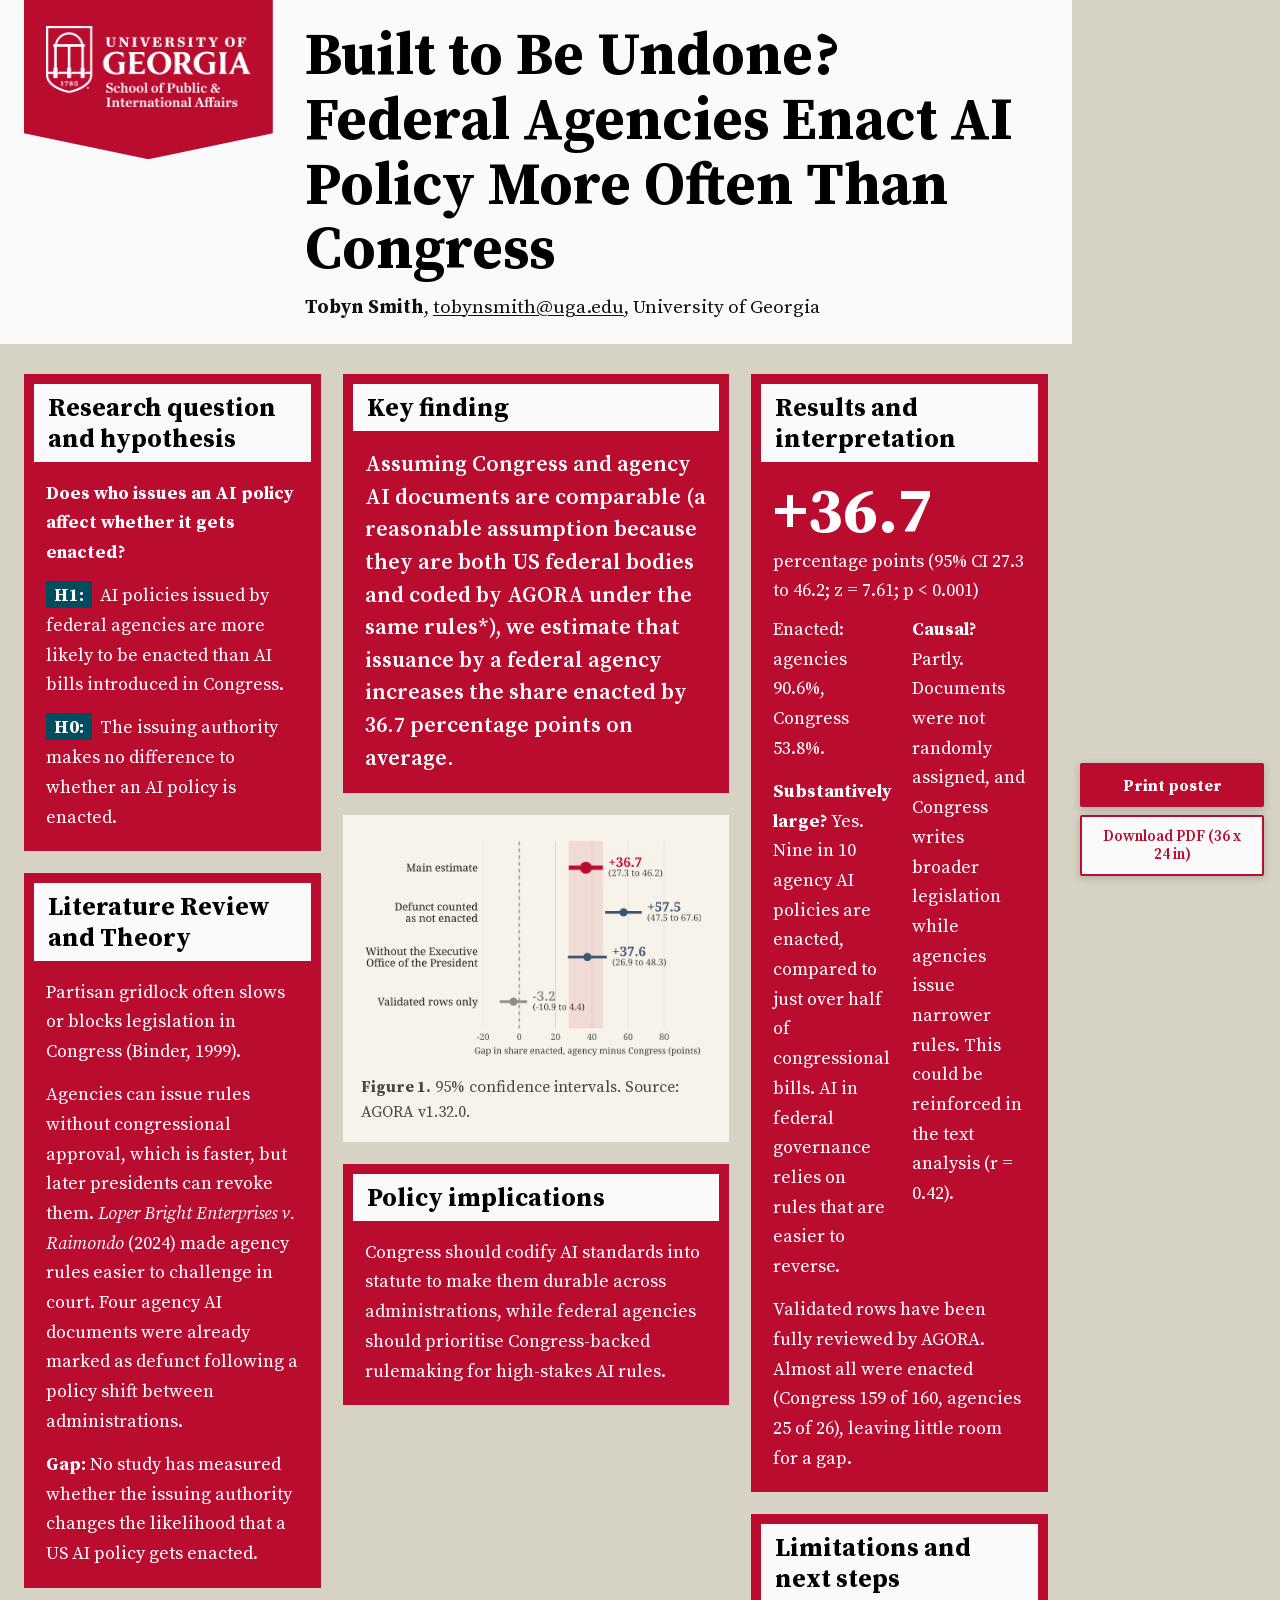
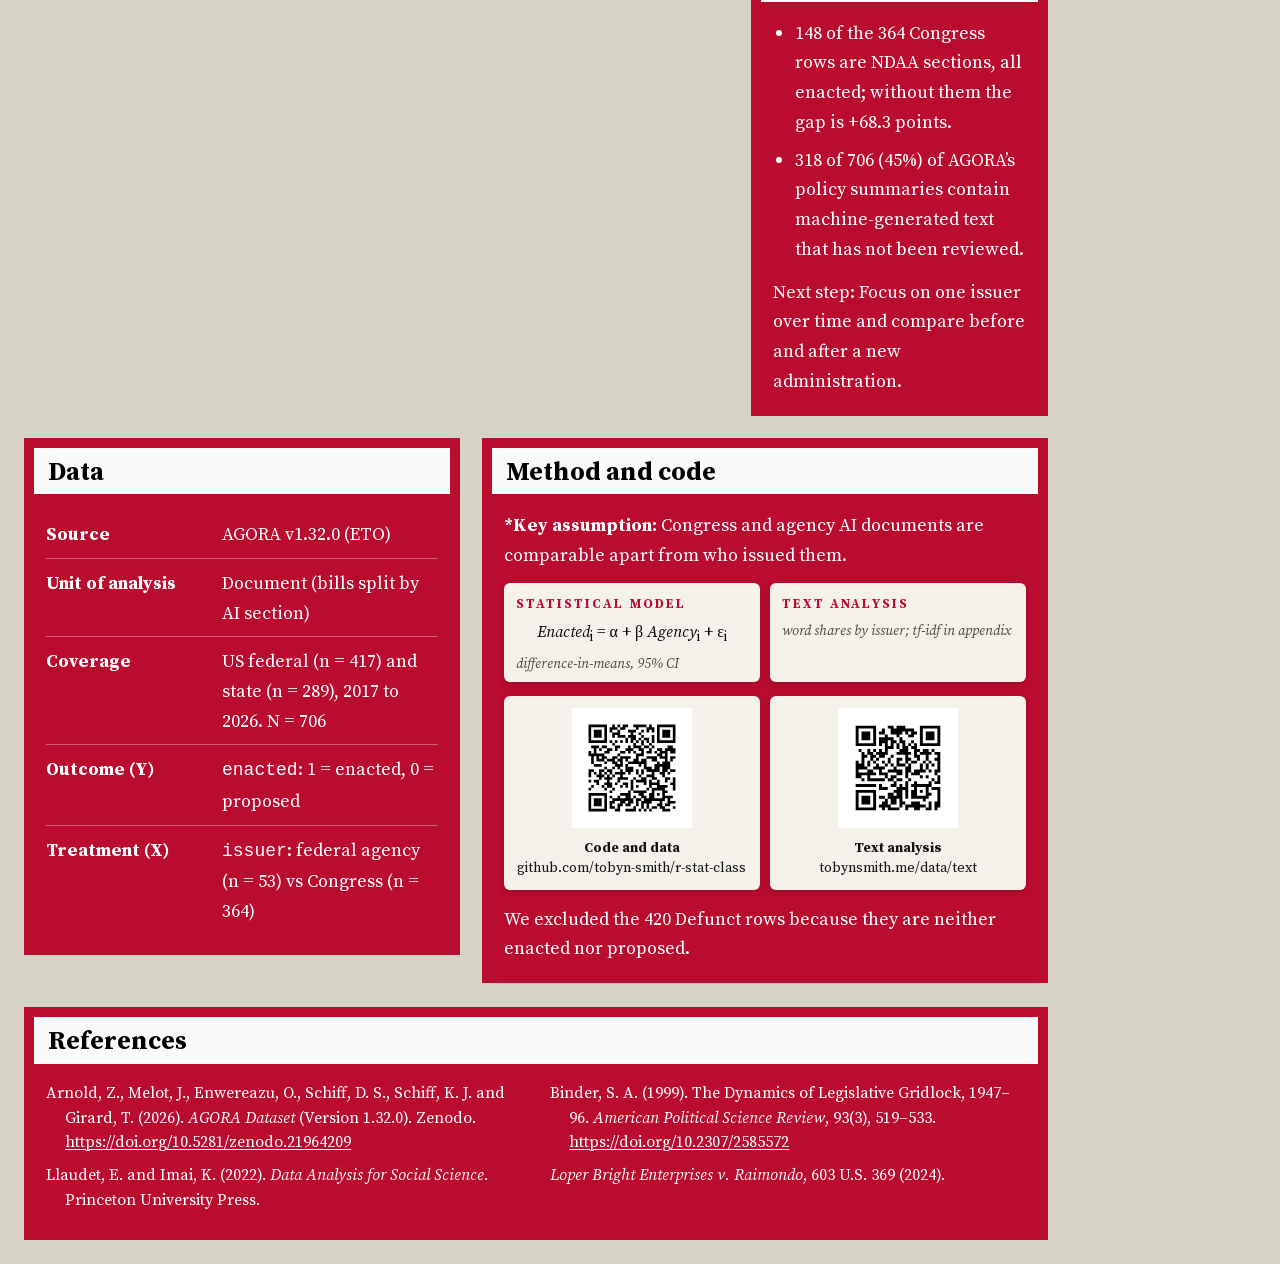
==== site/index.html @ de7af6cc "cut words" ====
<!DOCTYPE html>
<html lang="en-GB">
<head>
<meta charset="utf-8">
<meta name="viewport" content="width=device-width, initial-scale=1">
<meta http-equiv="Content-Security-Policy" content="default-src 'self'; script-src 'self'; style-src 'self'; img-src 'self'; font-src 'self'; connect-src 'self'; object-src 'none'; base-uri 'self'; form-action 'none'">
<title>Built to Be Undone? Federal Agencies Enact AI Policy More Often Than Congress</title>
<meta name="author" content="Tobyn Smith">
<meta name="description" content="Does who issues an AI policy affect whether it gets enacted? Tobyn Smith, University of Georgia.">
<meta name="robots" content="noindex">
<meta name="theme-color" content="#BA0C2F">
<link rel="icon" href="/favicon.svg?v=2" type="image/svg+xml">
<link rel="preload" href="assets/fonts/sourceserifpro-regular.woff2" as="font" type="font/woff2" crossorigin>
<link rel="preload" href="assets/fonts/sourceserifpro-bold.woff2" as="font" type="font/woff2" crossorigin>
<link rel="stylesheet" href="assets/poster.css?v=6">
</head>
<body>
<header class="head">
 <div class="head-in">
  <div class="logo"><img src="assets/spia_logo_white.png" width="900" height="357" alt="University of Georgia School of Public and International Affairs"></div>
  <div class="head-text">
   <h1>Built to Be Undone? Federal Agencies Enact AI Policy More Often Than Congress</h1>
   <p class="byline"><b>Tobyn Smith</b>, <a href="mailto:tobynsmith@uga.edu">tobynsmith@uga.edu</a>, University of Georgia</p>
  </div>
 </div>
</header>

<main class="grid">
<div class="col c1">
<section class="box">
  <h2>Research question and hypothesis</h2>
  <div class="pb">
   <p><b>Does who issues an AI policy affect whether it gets enacted?</b></p>
   <p><b class="tag">H1:</b> AI policies issued by federal agencies are more likely to be enacted than AI bills introduced in Congress.</p>
   <p><b class="tag">H0:</b> The issuing authority makes no difference to whether an AI policy is enacted.</p>
  </div>
 </section>
<section class="box">
  <h2>Literature Review and Theory</h2>
  <div class="pb">
   <p>Partisan gridlock often slows or blocks legislation in Congress (Binder, 1999).</p>
   <p>Agencies can issue rules without congressional approval, which is faster, but later presidents can revoke them. <i>Loper Bright Enterprises v. Raimondo</i> (2024) made agency rules easier to challenge in court. Four agency AI documents were already marked as defunct following a policy shift between administrations.</p>
   <p><b>Gap:</b> No study has measured whether the issuing authority changes the likelihood that a US AI policy gets enacted.</p>
  </div>
 </section>
</div>
<div class="col c2">
<section class="box">
  <h2>Data</h2>
  <div class="pb">
   <dl class="dtable">
    <div><dt>Source</dt><dd>AGORA v1.32.0 (ETO)</dd></div>
    <div><dt>Unit of analysis</dt><dd>Document (bills split by AI section)</dd></div>
    <div><dt>Coverage</dt><dd>US federal (n = 417) and state (n = 289), 2017 to 2026. N = 706</dd></div>
    <div><dt>Outcome (Y)</dt><dd><code>enacted</code>: 1 = enacted, 0 = proposed</dd></div>
    <div><dt>Treatment (X)</dt><dd><code>issuer</code>: federal agency (n = 53) vs Congress (n = 364)</dd></div>
    
   </dl>
  </div>
 </section>
<section class="box">
  <h2>Method and code</h2>
  <div class="pb">
<p><b>*Key assumption:</b> Congress and agency AI documents are comparable apart from who issued them.</p>
<div class="mpanels">
<div class="mpanel"><h3>Statistical model</h3><p class="meq"><i>Enacted</i><sub>i</sub> = &alpha; + &beta; <i>Agency</i><sub>i</sub> + &epsilon;<sub>i</sub></p><p class="mdesc">difference-in-means, 95% CI</p></div>
<div class="mpanel"><h3>Text analysis</h3><p class="mdesc">word shares by issuer; tf-idf in appendix</p></div>
</div>
 <div class="qrpanel">
  <a class="qrbig" href="https://github.com/tobyn-smith/r-stat-class">
   <img class="qrimg" src="assets/qr_code.svg" width="370" height="370" alt="QR code linking to github.com/tobyn-smith/r-stat-class">
   <span class="qrlab"><b>Code and data</b><br><span class="nw">github.com/tobyn-smith/</span><wbr><span class="nw">r-stat-class</span></span>
  </a>
  <a class="qrbig" href="text/">
   <img class="qrimg" src="assets/qr_text.svg" width="370" height="370" alt="QR code linking to tobynsmith.me/data/text">
   <span class="qrlab"><b>Text analysis</b><br>tobynsmith.me/data/text</span>
  </a>
 </div>
 <p class="qrnote">We excluded the 420 Defunct rows because they are neither enacted nor proposed.</p>

</section>
</div>
<div class="col c3">
<section class="box keyban">
<h2>Key finding</h2>
<div class="pb"><p class="sentence">Assuming Congress and agency AI documents are comparable (a reasonable assumption because they are both US federal bodies and coded by AGORA under the same rules*), we estimate that issuance by a federal agency increases the share enacted by 36.7 percentage points on average.</p></div>
</section>
<section class="figcard">
<img class="figimg" src="assets/fig_gap_ci.png" width="3300" height="2160" alt="Figure 1: difference in share enacted, federal agency minus Congress, with 95% confidence intervals for the main estimate and three checks">
<p class="cap"><b>Figure 1.</b> 95% confidence intervals. Source: AGORA v1.32.0.</p>
</section>
<section class="box policy">
  <h2>Policy implications</h2>
  <div class="pb"><p>Congress should codify AI standards into statute to make them durable across administrations, while federal agencies should prioritise Congress-backed rulemaking for high-stakes AI rules.</p></div>
 </section>
</div>
<div class="col c4">
<section class="box">
  <h2>Results and interpretation</h2>
  <div class="pb">
<div class="headnum"><div class="num">+36.7</div><span>percentage points (95% CI 27.3 to 46.2; z&nbsp;=&nbsp;7.61; p&nbsp;&lt;&nbsp;0.001)</span></div>
<div class="twocol">
<div><p>Enacted: agencies 90.6%, Congress 53.8%.</p><p><b>Substantively large?</b> Yes. Nine in 10 agency AI policies are enacted, compared to just over half of congressional bills. AI in federal governance relies on rules that are easier to reverse.</p></div>
<div><p><b>Causal?</b> Partly. Documents were not randomly assigned, and Congress writes broader legislation while agencies issue narrower rules. This could be reinforced in the text analysis (r = 0.42).</p></div>
</div>
<p>Validated rows have been fully reviewed by AGORA. Almost all were enacted (Congress 159 of 160, agencies 25 of 26), leaving little room for a gap.</p>
</div>
 </section>
<section class="box limits">
  <h2>Limitations and next steps</h2>
  <div class="pb">
   <ul class="lim"><li>148 of the 364 Congress rows are NDAA sections, all enacted; without them the gap is +68.3 points.</li><li>318 of 706 (45%) of AGORA&rsquo;s policy summaries contain machine-generated text that has not been reviewed.</li></ul>
   <p class="after-list">Next step: Focus on one issuer over time and compare before and after a new administration.</p>
  </div>
 </section>
</div>
</main>
<div class="refwrap">
<section class="box refs refstrip">
  <h2>References</h2>
  <div class="pb">
   <p>Arnold, Z., Melot, J., Enwereazu, O., Schiff, D. S., Schiff, K. J. and Girard, T. (2026). <i>AGORA Dataset</i> (Version 1.32.0). Zenodo. <a href="https://doi.org/10.5281/zenodo.21964209">https://doi.org/10.5281/zenodo.21964209</a></p><p>Binder, S. A. (1999). The Dynamics of Legislative Gridlock, 1947&ndash;96. <i>American Political Science Review</i>, 93(3), 519&ndash;533. <a href="https://doi.org/10.2307/2585572">https://doi.org/10.2307/2585572</a></p><p>Llaudet, E. and Imai, K. (2022). <i>Data Analysis for Social Science</i>. Princeton University Press.</p><p><i>Loper Bright Enterprises v. Raimondo</i>, 603 U.S. 369 (2024).</p>
  </div>
 </section>
</div>

<nav class="print-tools" aria-label="Print or download the poster">
 <button type="button" class="print-btn" id="print-poster" data-href="print.html?print=1">Print poster</button>
 <a class="print-pdf" href="poster_36x24.pdf" download="poster_36x24.pdf">Download PDF (36 x 24 in)</a>
</nav>
<div class="tip" id="tip" hidden></div>
<script src="assets/poster.js?v=5"></script>
<script src="assets/print-btn.js?v=5"></script>
</body>
</html>
---- site/assets/poster.css ----
@font-face{font-family:"Source Serif Pro";src:url("fonts/sourceserifpro-regular.woff2") format("woff2");font-weight:400;font-style:normal;font-display:swap}
@font-face{font-family:"Source Serif Pro";src:url("fonts/sourceserifpro-it.woff2") format("woff2");font-weight:400;font-style:italic;font-display:swap}
@font-face{font-family:"Source Serif Pro";src:url("fonts/sourceserifpro-semibold.woff2") format("woff2");font-weight:600;font-style:normal;font-display:swap}
@font-face{font-family:"Source Serif Pro";src:url("fonts/sourceserifpro-bold.woff2") format("woff2");font-weight:700;font-style:normal;font-display:swap}
:root{--red:#BA0C2F;--khaki:#D6D2C4;--strip:#FAFAFA;--black:#000;--ink:#111;--teal:#004D5F;--muted:#4A4640;--max:1480px}
*{box-sizing:border-box}
html{-webkit-text-size-adjust:100%;text-size-adjust:100%}
html,body{margin:0;padding:0;overflow-x:hidden}
body{background:var(--khaki);color:var(--ink);font-family:"Source Serif Pro",Georgia,serif;font-size:18px;line-height:1.65;text-align:left}
img,svg{max-width:100%}
a{color:inherit;text-decoration-thickness:1px;text-underline-offset:2px}
a:hover{text-decoration-thickness:2px}
:focus-visible{outline:3px solid var(--teal);outline-offset:2px}
p{margin:0 0 .75em}
p:last-child{margin-bottom:0}

/* header: white band, red logo block with point */
.head{background:var(--strip);border-bottom:6px solid var(--khaki)}
.head-in{max-width:var(--max);margin:0 auto;padding:0 24px;display:flex;gap:32px;align-items:center}
.logo{flex:none;background:var(--red);padding:26px 22px 52px;clip-path:polygon(0 0,100% 0,100% calc(100% - 26px),50% 100%,0 calc(100% - 26px));align-self:flex-start}
.logo img{display:block;width:clamp(150px,16vw,230px);height:auto}
.head-text{padding:22px 0}
.head h1{font-weight:700;color:var(--black);font-size:clamp(32px,4.6vw,62px);line-height:1.1;margin:0}
.byline{font-weight:400;font-size:clamp(17px,1.5vw,20px);margin:.5em 0 0;overflow-wrap:anywhere}
.byline b{font-weight:700}

/* grid */
.grid{max-width:var(--max);margin:0 auto;padding:24px;display:grid;gap:22px;grid-template-columns:minmax(0,1fr)}
.col{display:flex;flex-direction:column;gap:22px;min-width:0}
/* phone and tablet: one column, key finding straight after the title */
@media (max-width:899px){
 .col{display:contents}
 .keyf,.keyban{order:-1}
}
/* four stacks: question and literature, data and method, key finding and figure, results and limitations */
@media (max-width:899px){.policy{order:1}.limits{order:2}}
@media (min-width:900px){
 .grid{grid-template-columns:minmax(0,10fr) minmax(0,13fr);grid-template-areas:"c1 c3" "c2 c4";align-items:start}
 .c1{grid-area:c1}.c2{grid-area:c2}.c3{grid-area:c3}.c4{grid-area:c4}
}
@media (min-width:1280px){
 .grid{grid-template-columns:minmax(0,1fr) minmax(0,1.3fr) minmax(0,1fr);grid-template-areas:"c1 c3 c4" "c2 c2 c2"}
 .c2{display:grid;grid-template-columns:minmax(0,1fr) minmax(0,1.3fr);align-items:start}
}

/* boxes: white title strip over red body, as on the SPIA Canva template */
.box{background:var(--red);color:#fff;padding:10px;min-width:0}
.box h2{background:var(--strip);color:var(--black);font-weight:700;font-size:clamp(23px,2vw,28px);line-height:1.2;margin:0;padding:8px 14px}
.box .pb{padding:16px 12px 10px}
.box a{color:#fff}
.tag{display:inline-block;background:var(--teal);color:#fff;font-weight:700;padding:0 8px;margin-right:4px;line-height:1.5}
.gap{display:inline-block;border:2px dashed #fff;padding:2px 8px;font-style:italic;background:rgba(255,255,255,.08)}
.keyf{background:var(--strip);border-left:10px solid var(--red);padding:18px 22px}
.keyf p{font-weight:700;color:var(--black);font-size:clamp(22px,2.1vw,29px);line-height:1.35}
.sentence-card{background:var(--strip);border:3px solid var(--red);padding:18px 20px}
.sentence{font-size:clamp(20px,1.7vw,23px);line-height:1.5;color:var(--black)}

/* data table */
.dtable{margin:0}
.dtable>div{display:grid;grid-template-columns:minmax(0,9em) minmax(0,1fr);gap:4px 14px;padding:9px 0;border-bottom:1px solid rgba(255,255,255,.35)}
.dtable>div:last-child{border-bottom:0}
.dtable dt{font-weight:700}
.dtable dd{margin:0}
@media (max-width:420px){.dtable>div{grid-template-columns:minmax(0,1fr)}}

/* notes */
.note{margin-top:14px;border-top:1px solid rgba(255,255,255,.35);padding-top:10px}
.note summary{cursor:pointer;font-weight:700;min-height:36px;display:flex;align-items:center;gap:8px;list-style:none}
.note summary::-webkit-details-marker{display:none}
.note summary::before{content:"";flex:none;width:0;height:0;border-left:7px solid #fff;border-top:6px solid transparent;border-bottom:6px solid transparent;transition:transform .15s}
.note[open] summary::before{transform:rotate(90deg)}
.note>*:not(summary){margin-top:10px}
.flow{margin:0;padding-left:1.3em}
.flow li{margin:0 0 .4em}
.agencies{margin:0;padding:0;list-style:none}
.agencies li{display:flex;justify-content:space-between;gap:12px;padding:5px 0;border-bottom:1px dotted rgba(255,255,255,.4)}
.agencies li span:last-child{font-variant-numeric:tabular-nums;white-space:nowrap}
.calc p{margin:0 0 .5em}
.calc .eq{font-variant-numeric:tabular-nums}
.qrrow{display:flex;gap:16px;align-items:center;margin-top:16px;text-decoration:none}
.qrimg{width:104px;height:104px;display:block;image-rendering:pixelated;flex:none;background:#fff;padding:6px}
.qrlab{line-height:1.45;overflow-wrap:anywhere}
.qrrow:hover .qrlab{text-decoration:underline}

/* figure card */
.figcard,.card{background:#F7F3EA;color:var(--ink);padding:18px;min-width:0}
.card h3{font-weight:700;font-size:21px;line-height:1.3;margin:0 0 .6em;color:var(--black)}
.chips{display:flex;flex-wrap:wrap;gap:8px;align-items:center;margin:0 0 12px}
.chips-lab{font-weight:700;margin-right:2px}
.chip{font:inherit;font-size:16px;font-weight:600;line-height:1.25;padding:8px 14px;min-height:40px;border-radius:2px;border:2px solid var(--red);background:#fff;color:var(--red);cursor:pointer;text-align:left}
.chip[aria-pressed="true"]{background:var(--red);color:#fff}
.chart{width:100%;position:relative}
.chart svg{display:block;width:100%;height:auto;overflow:visible;touch-action:manipulation}
.readout{min-height:3.3em;margin-top:10px;padding:10px 14px;background:#F3F2ED;border-left:5px solid var(--teal);font-size:16px;line-height:1.55;color:var(--ink)}
.readout:empty{display:none}
.cap{font-size:16px;color:var(--ink);line-height:1.55;margin:-8px 0 0}
.card .cap{margin:14px 0 0;color:var(--muted)}
svg text{font-family:"Source Serif Pro",Georgia,serif;fill:var(--ink)}
.bar{cursor:pointer}
.bar:hover rect.b,.bar.on rect.b{fill:var(--teal)}
.dot{cursor:pointer}
.dot.on{fill:var(--red);fill-opacity:1;stroke:var(--black);stroke-width:1}

.headnum{display:flex;flex-wrap:wrap;gap:4px 16px;align-items:baseline;margin:0 0 .5em}
.headnum .num{font-weight:700;font-size:clamp(52px,5vw,72px);line-height:1;color:#fff}
.headnum span{font-size:18px}
.twocol{display:grid;grid-template-columns:minmax(0,1fr);gap:0 24px}
.twocol>div{margin-bottom:.75em}
@media (min-width:600px){.twocol{grid-template-columns:minmax(0,1fr) minmax(0,1fr)}}
.lim{margin:0;padding-left:1.2em}
.lim li{margin:0 0 .45em}
.after-list{margin-top:.75em}
.refs p{font-size:16px;line-height:1.55;padding-left:1.2em;text-indent:-1.2em;overflow-wrap:anywhere}
.refs p .gap{text-indent:0}

/* text analysis */
.ta-in{max-width:var(--max);margin:0 auto;padding:0 24px 40px}
.ta-grid{display:grid;grid-template-columns:minmax(0,1fr);gap:16px}
@media (min-width:1100px){.ta-grid{grid-template-columns:minmax(0,1fr) minmax(0,1fr)}}
.find{display:flex;flex-wrap:wrap;align-items:center;gap:6px 10px;margin:0 0 10px;font-weight:600}
.find input{font:inherit;font-size:16px;padding:7px 10px;min-height:40px;width:14em;max-width:100%;border:2px solid var(--red);border-radius:2px;background:#fff;color:var(--ink)}

.tip{position:fixed;z-index:10;pointer-events:none;max-width:min(320px,80vw);background:var(--black);color:#fff;font-size:14px;line-height:1.45;padding:8px 10px;box-shadow:0 2px 8px rgba(0,0,0,.25)}
.tip b{color:#fff}
@media (hover:none){.tip{display:none !important}}

@media (max-width:600px){
 body{font-size:17px}
 .head-in{padding:0 16px;flex-direction:column;align-items:flex-start;gap:0}
 .logo{padding:18px 16px 40px;clip-path:polygon(0 0,100% 0,100% calc(100% - 20px),50% 100%,0 calc(100% - 20px))}
 .logo img{width:170px}
 .head-text{padding:14px 0 20px}
 .grid{padding:16px 12px;gap:16px}
 .col{gap:16px}
 .box{padding:8px}
 .box .pb{padding:14px 8px 8px}
 .figcard,.card{padding:14px}
 .ta-in{padding:0 12px 28px}
}
@media (prefers-reduced-motion:reduce){*{transition:none !important}}

/* Two QR codes, same wording as the poster */
.qrpanel{display:grid;grid-template-columns:1fr 1fr;gap:16px}
.qrbig{display:flex;flex-direction:column;align-items:center;background:var(--red);color:#fff;padding:16px 10px;text-align:center;text-decoration:none}
.qrbig img{display:block;width:120px;height:120px;max-width:none;background:#fff;flex:none}
.qrbig .qrlab{margin-top:10px;font-size:16px;line-height:1.4;color:#fff}
.qrbig .nw{white-space:nowrap}
.qrbig:hover .qrlab{text-decoration:underline;text-decoration-thickness:2px}
@media (min-width:900px){
 .qrbig img{width:148px;height:148px}
 .qrbig .qrlab{font-size:17px}
}

/* Print / download control: reserved space so it never sits on the text */
.print-tools{
 position:fixed;z-index:30;display:flex;flex-direction:column;align-items:stretch;gap:8px;
 font-family:"Source Serif Pro",Georgia,serif
}
.print-btn,.print-pdf{
 font:inherit;font-size:16px;font-weight:700;line-height:1.25;text-align:center;
 padding:10px 14px;margin:0;border-radius:2px;cursor:pointer;
 text-decoration:none;box-shadow:0 2px 8px rgba(0,0,0,.2)
}
.print-btn{background:var(--red);color:#fff;border:2px solid var(--red)}
.print-btn:hover{background:#9a0a27;border-color:#9a0a27}
.print-pdf{background:var(--strip);color:var(--red);border:2px solid var(--red);font-weight:600;font-size:15px}
.print-pdf:hover{text-decoration:underline;text-decoration-thickness:2px}
@media (min-width:701px){
 body:not(.print){padding-right:13rem}
 .print-tools{right:max(16px,env(safe-area-inset-right,0px));bottom:max(24px,env(safe-area-inset-bottom,0px));width:11.5rem}
}
@media (max-width:700px){
 /* Sit the controls under the title, in the flow, so they never cover the text */
 body:not(.print){display:flex;flex-direction:column;padding-bottom:0}
 body:not(.print)>*{order:2}
 body:not(.print)>.head{order:0}
 body:not(.print)>.print-tools{
  order:1;position:static;left:auto;right:auto;bottom:auto;
  margin:12px 12px 0;width:auto;max-width:none;flex-direction:row;flex-wrap:wrap
 }
 body:not(.print)>.print-tools .print-btn,
 body:not(.print)>.print-tools .print-pdf{flex:1 1 9rem}
}
@media print{
 .print-tools{display:none !important}
 body{padding-right:0;padding-bottom:0}
}

.mpanels{display:grid;grid-template-columns:repeat(auto-fit,minmax(min(100%,230px),1fr));gap:10px;margin-top:.7em}
.mpanel{background:#F4F1EA;color:var(--ink);padding:10px 12px;border-radius:6px;box-shadow:0 2px 6px rgba(0,0,0,.18);min-width:0}
.mpanel h3{color:var(--red);font-family:inherit;font-size:13px;letter-spacing:.16em;text-transform:uppercase;margin:0 0 .5em;font-weight:700}
.mpanel .meq{text-align:center;white-space:nowrap;font-size:16px;line-height:1.3;color:var(--black);margin:0 0 .5em}
.mpanel .mred{color:var(--red);font-weight:700}
.mpanel .mdesc{font-style:italic;color:var(--muted);font-size:14px;line-height:1.35;margin:0}
.mpanel code{font-size:.92em;font-style:normal}

/* Key finding: same white title band as the other boxes */
.keyban .sentence{color:#fff;font-weight:600;margin:0}
/* caption sits straight under the chart */
.figcard .cap{margin:12px 0 0;color:var(--muted)}
/* QR codes inside Method and code */
.box .qrpanel{margin-top:14px;gap:10px;grid-template-columns:minmax(0,1fr) minmax(0,1fr)}
.box .qrbig{background:#F4F1EA;color:var(--ink);border-radius:6px;box-shadow:0 2px 6px rgba(0,0,0,.18);padding:12px 8px}
.box .qrbig{min-width:0}
.box .qrbig .qrlab{color:var(--ink);font-size:14px;max-width:100%}
.box .qrbig img{width:100%;max-width:110px;height:auto;aspect-ratio:1}
@media (min-width:900px){.box .qrbig img{max-width:120px;width:100%;height:auto}.box .qrbig .qrlab{font-size:14px}}
.box .qrbig .qrlab .nw{white-space:normal;overflow-wrap:anywhere}
.qrnote{margin-top:14px}

/* Figure 1 image and footnote line */
.figimg{display:block;width:100%;height:auto}
.qrfoot{font-size:16px;color:#fff;opacity:.9;line-height:1.5}

/* References: full-width strip under the three columns */
.refwrap{max-width:var(--max);margin:0 auto;padding:0 24px 24px}
@media (min-width:900px){.refstrip .pb{display:grid;grid-template-columns:minmax(0,1fr) minmax(0,1fr);gap:0 28px}.refstrip .pb p{margin:0 0 .5em}}
@media (max-width:600px){.refwrap{padding:0 12px 16px}}
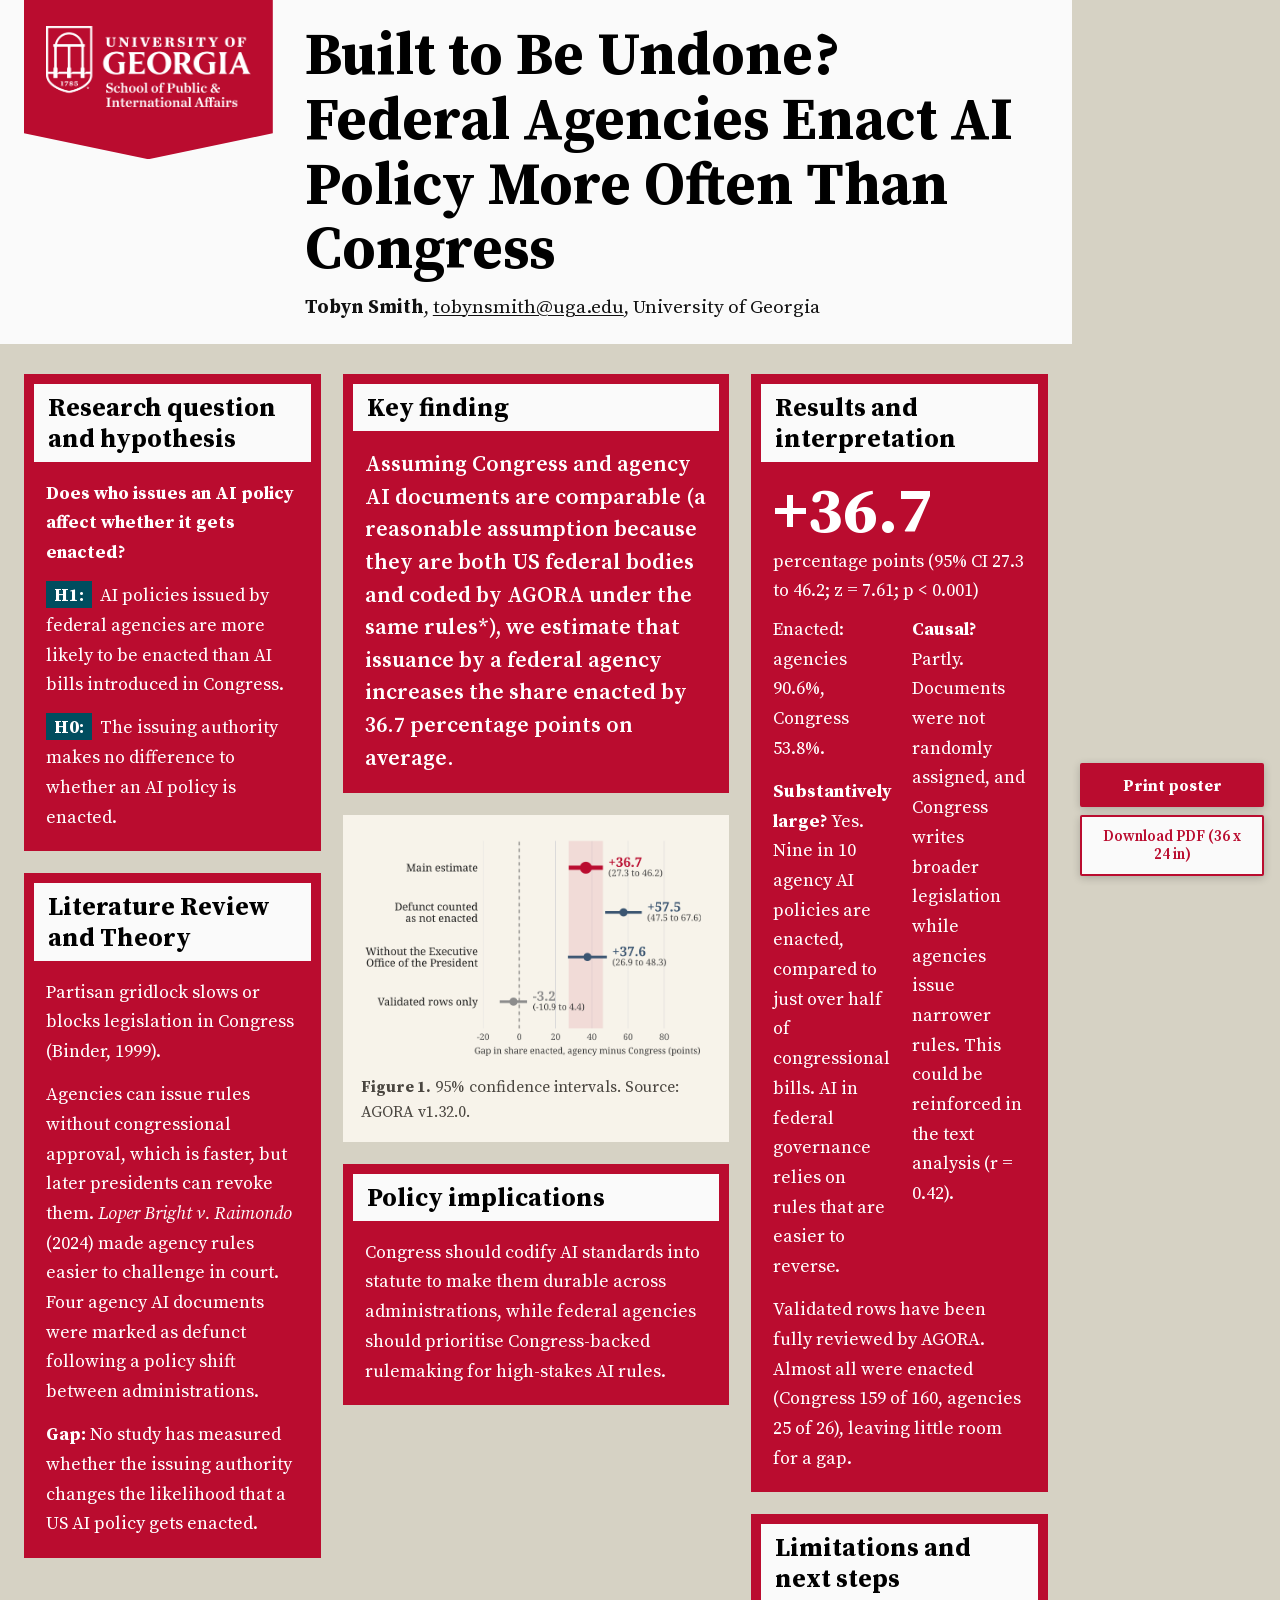
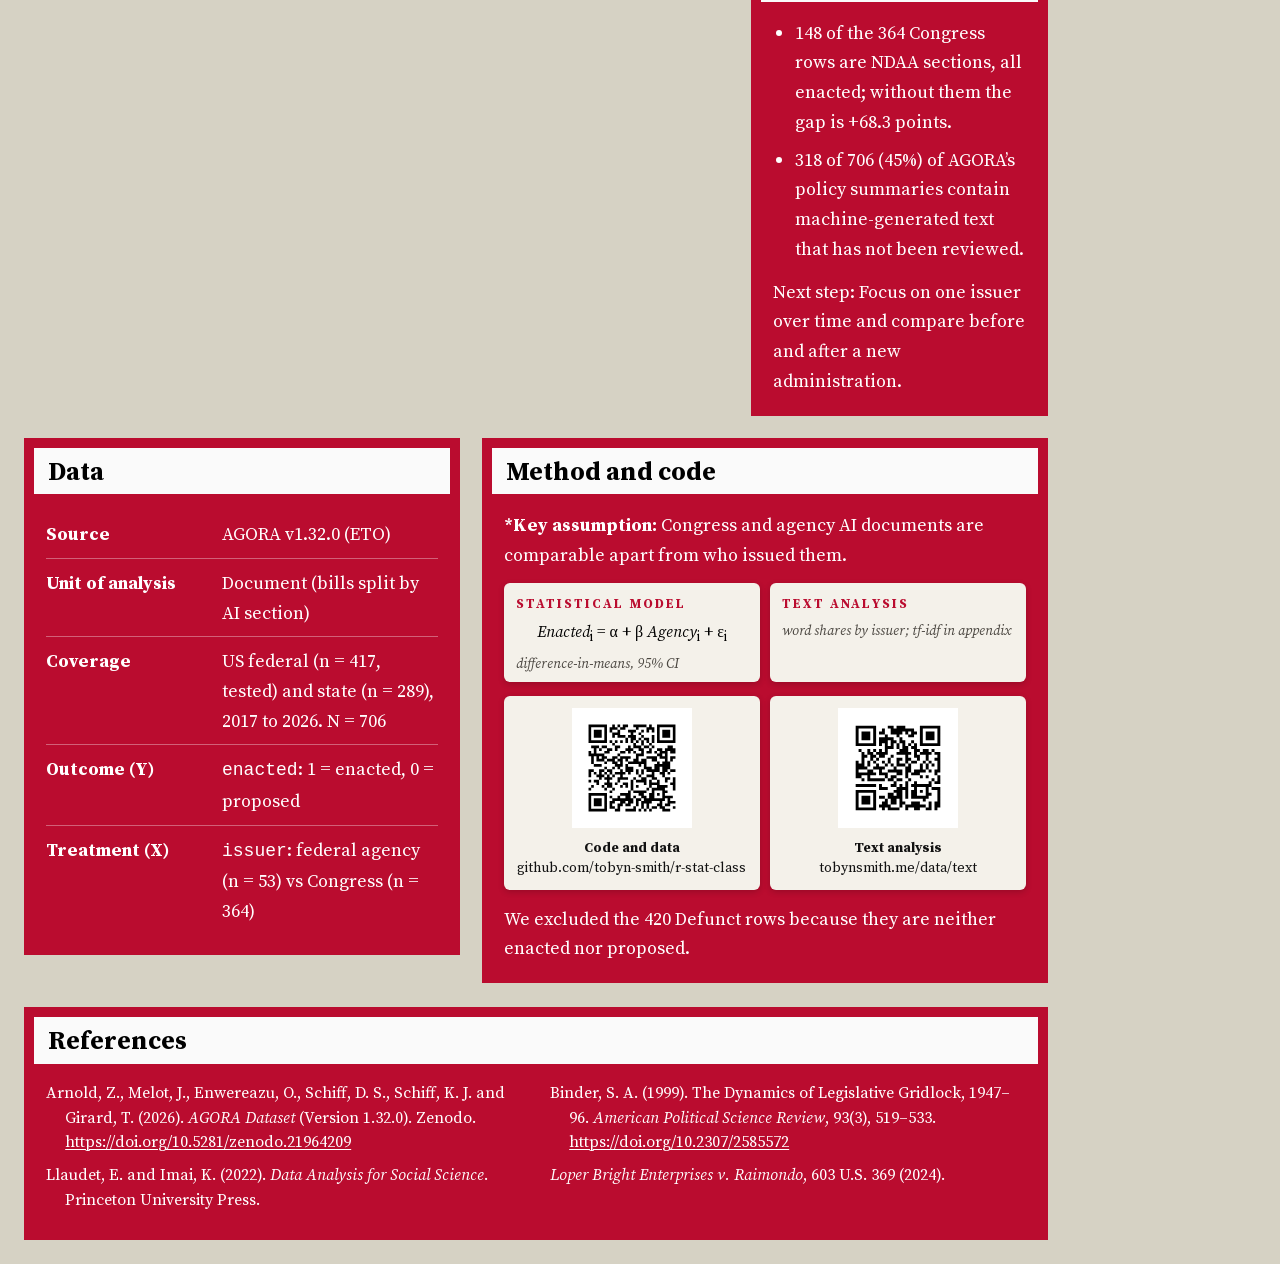
==== commit baf25ed9: "trimmed lit review and clarified sample" ====
--- a/site/index.html
+++ b/site/index.html
@@ -38,8 +38,8 @@
 <section class="box">
   <h2>Literature Review and Theory</h2>
   <div class="pb">
-   <p>Partisan gridlock often slows or blocks legislation in Congress (Binder, 1999).</p>
-   <p>Agencies can issue rules without congressional approval, which is faster, but later presidents can revoke them. <i>Loper Bright Enterprises v. Raimondo</i> (2024) made agency rules easier to challenge in court. Four agency AI documents were already marked as defunct following a policy shift between administrations.</p>
+   <p>Partisan gridlock slows or blocks legislation in Congress (Binder, 1999).</p>
+   <p>Agencies can issue rules without congressional approval, which is faster, but later presidents can revoke them. <i>Loper Bright v. Raimondo</i> (2024) made agency rules easier to challenge in court. Four agency AI documents were marked as defunct following a policy shift between administrations.</p>
    <p><b>Gap:</b> No study has measured whether the issuing authority changes the likelihood that a US AI policy gets enacted.</p>
   </div>
  </section>
@@ -51,7 +51,7 @@
    <dl class="dtable">
     <div><dt>Source</dt><dd>AGORA v1.32.0 (ETO)</dd></div>
     <div><dt>Unit of analysis</dt><dd>Document (bills split by AI section)</dd></div>
-    <div><dt>Coverage</dt><dd>US federal (n = 417) and state (n = 289), 2017 to 2026. N = 706</dd></div>
+    <div><dt>Coverage</dt><dd>US federal (n = 417, tested) and state (n = 289), 2017 to 2026. N = 706</dd></div>
     <div><dt>Outcome (Y)</dt><dd><code>enacted</code>: 1 = enacted, 0 = proposed</dd></div>
     <div><dt>Treatment (X)</dt><dd><code>issuer</code>: federal agency (n = 53) vs Congress (n = 364)</dd></div>
     
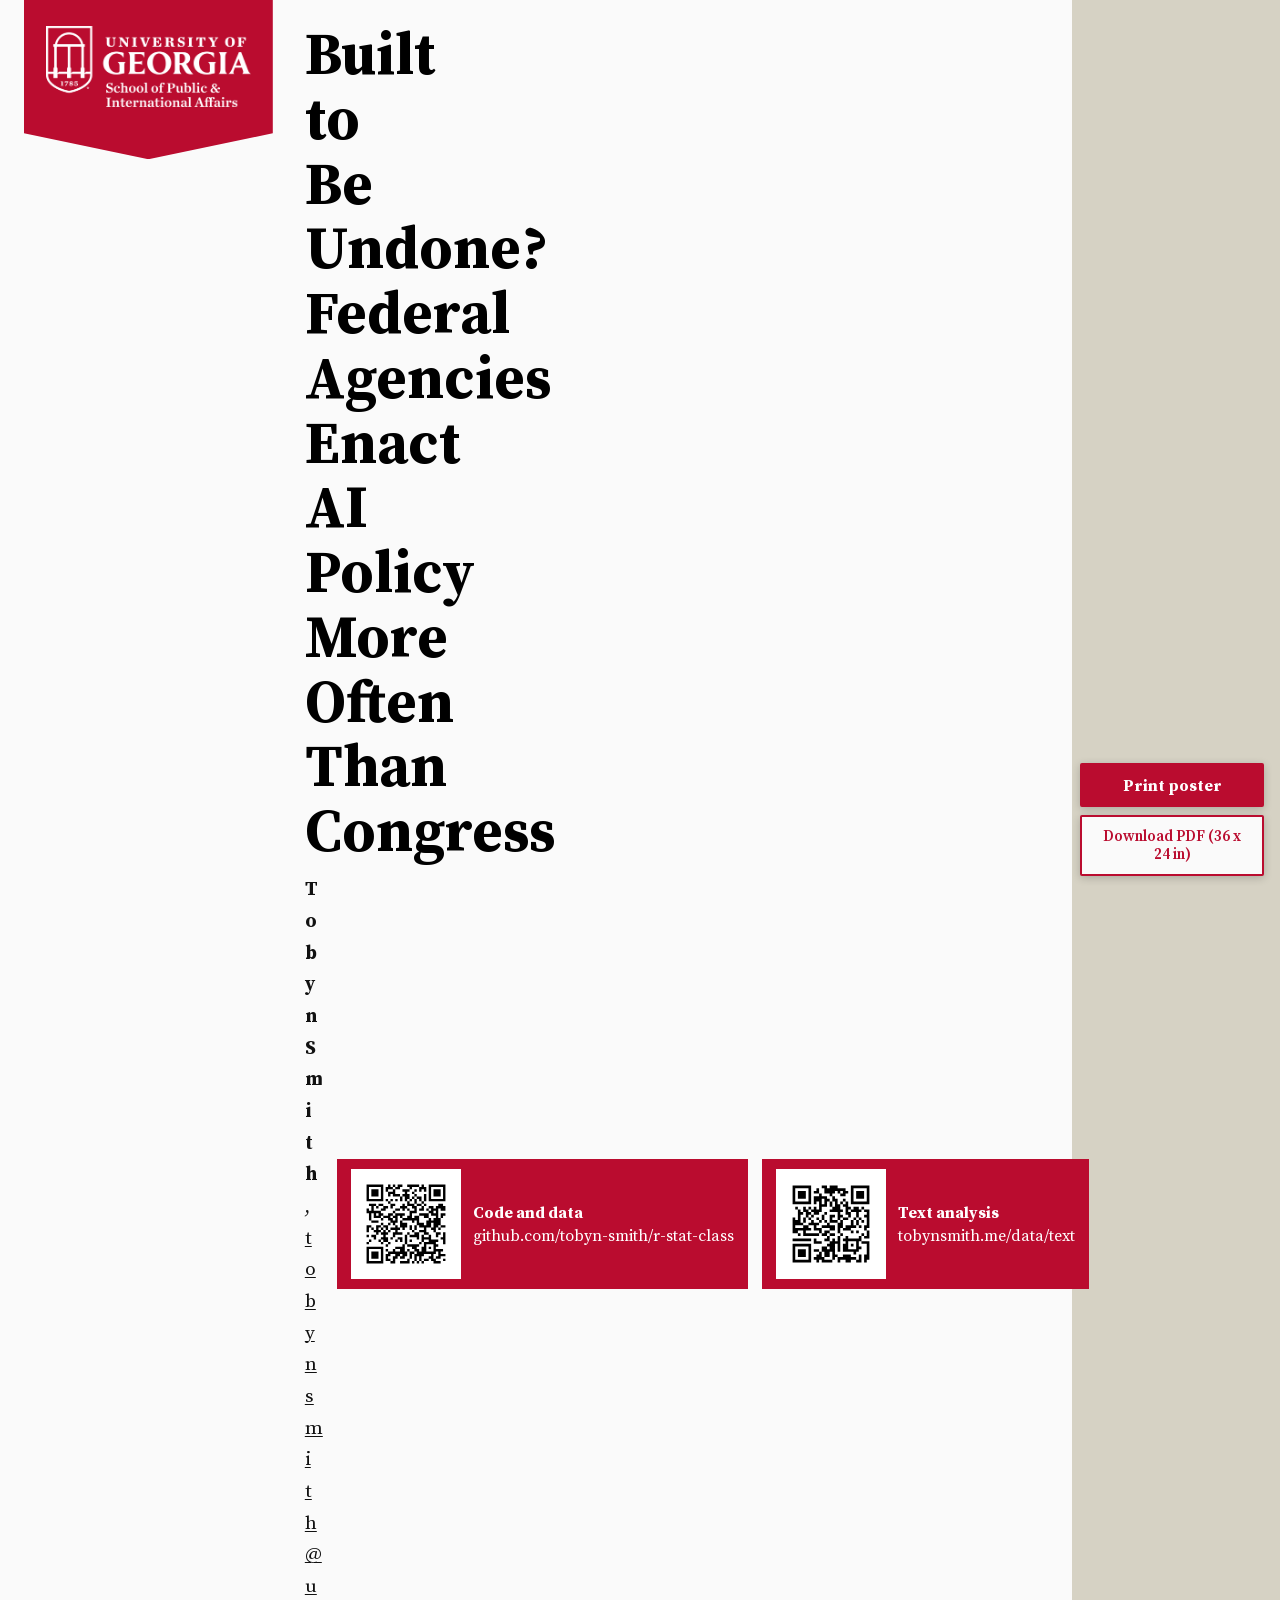
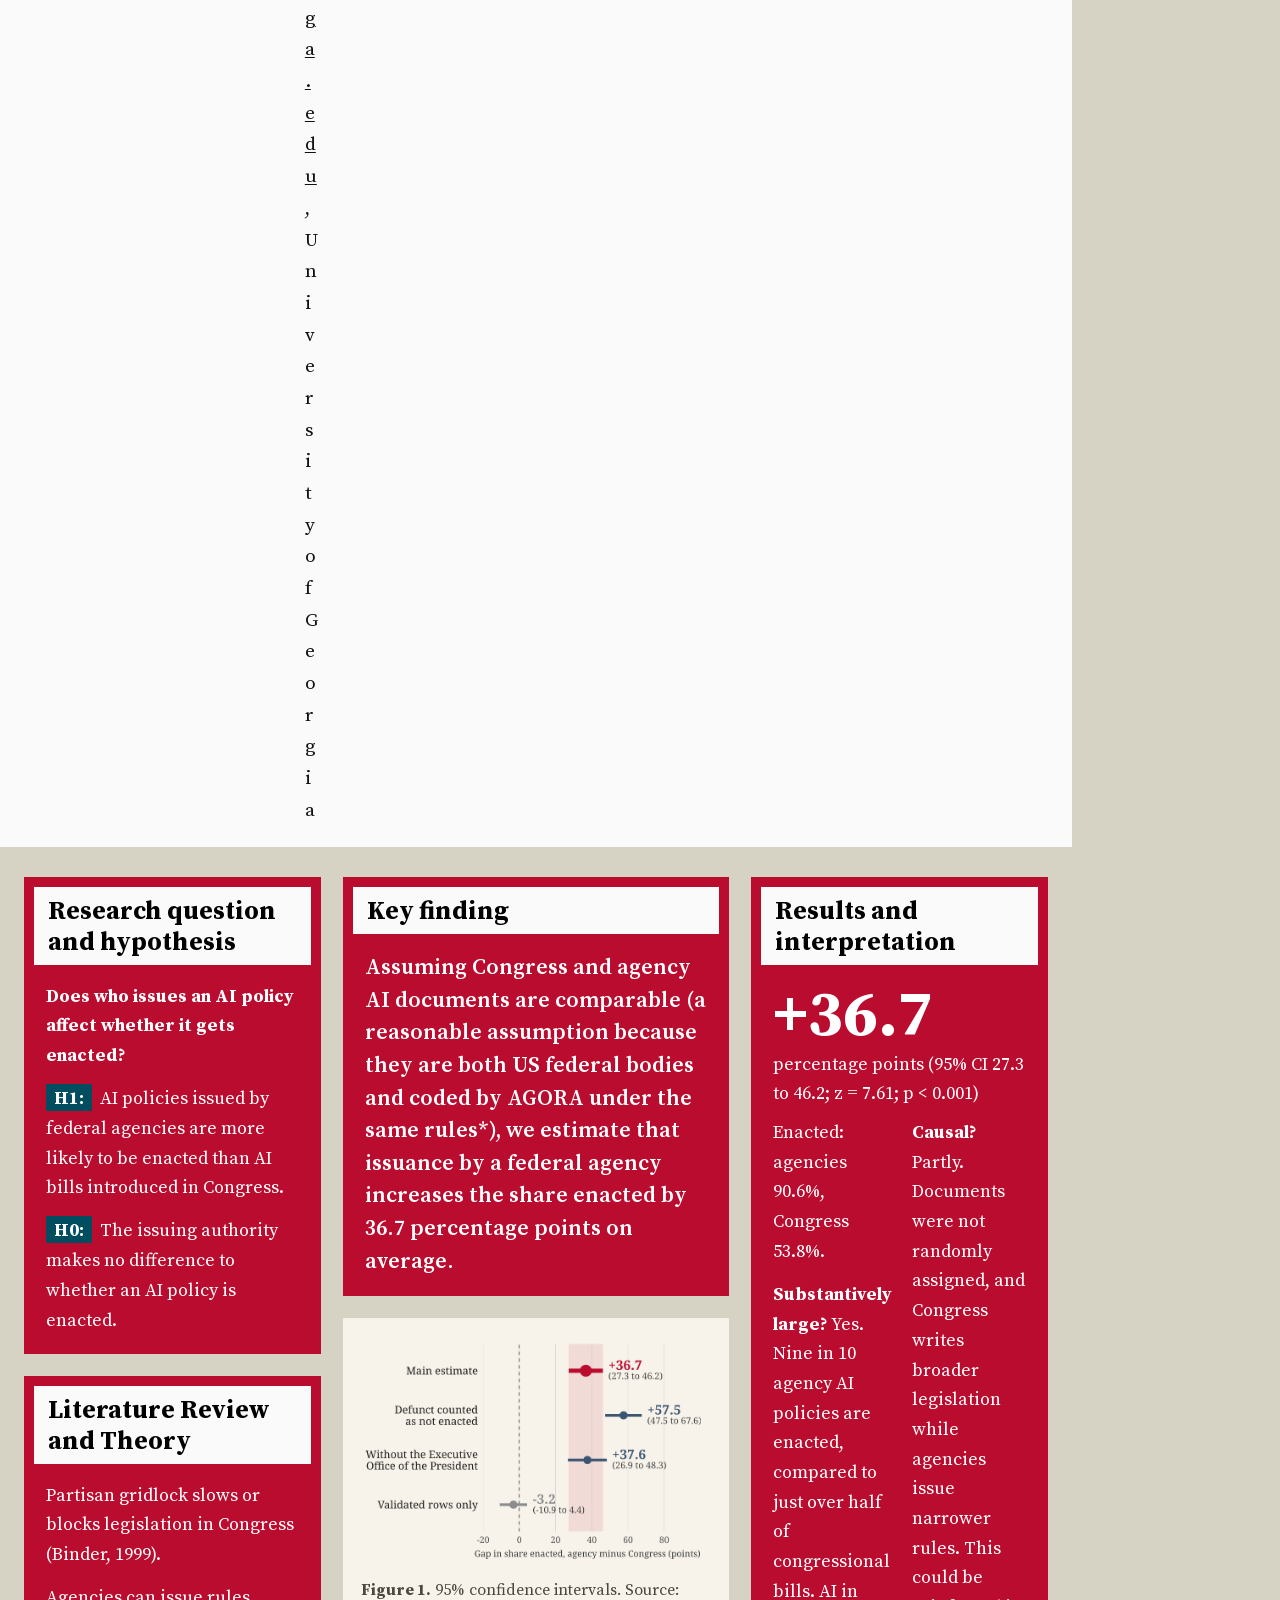
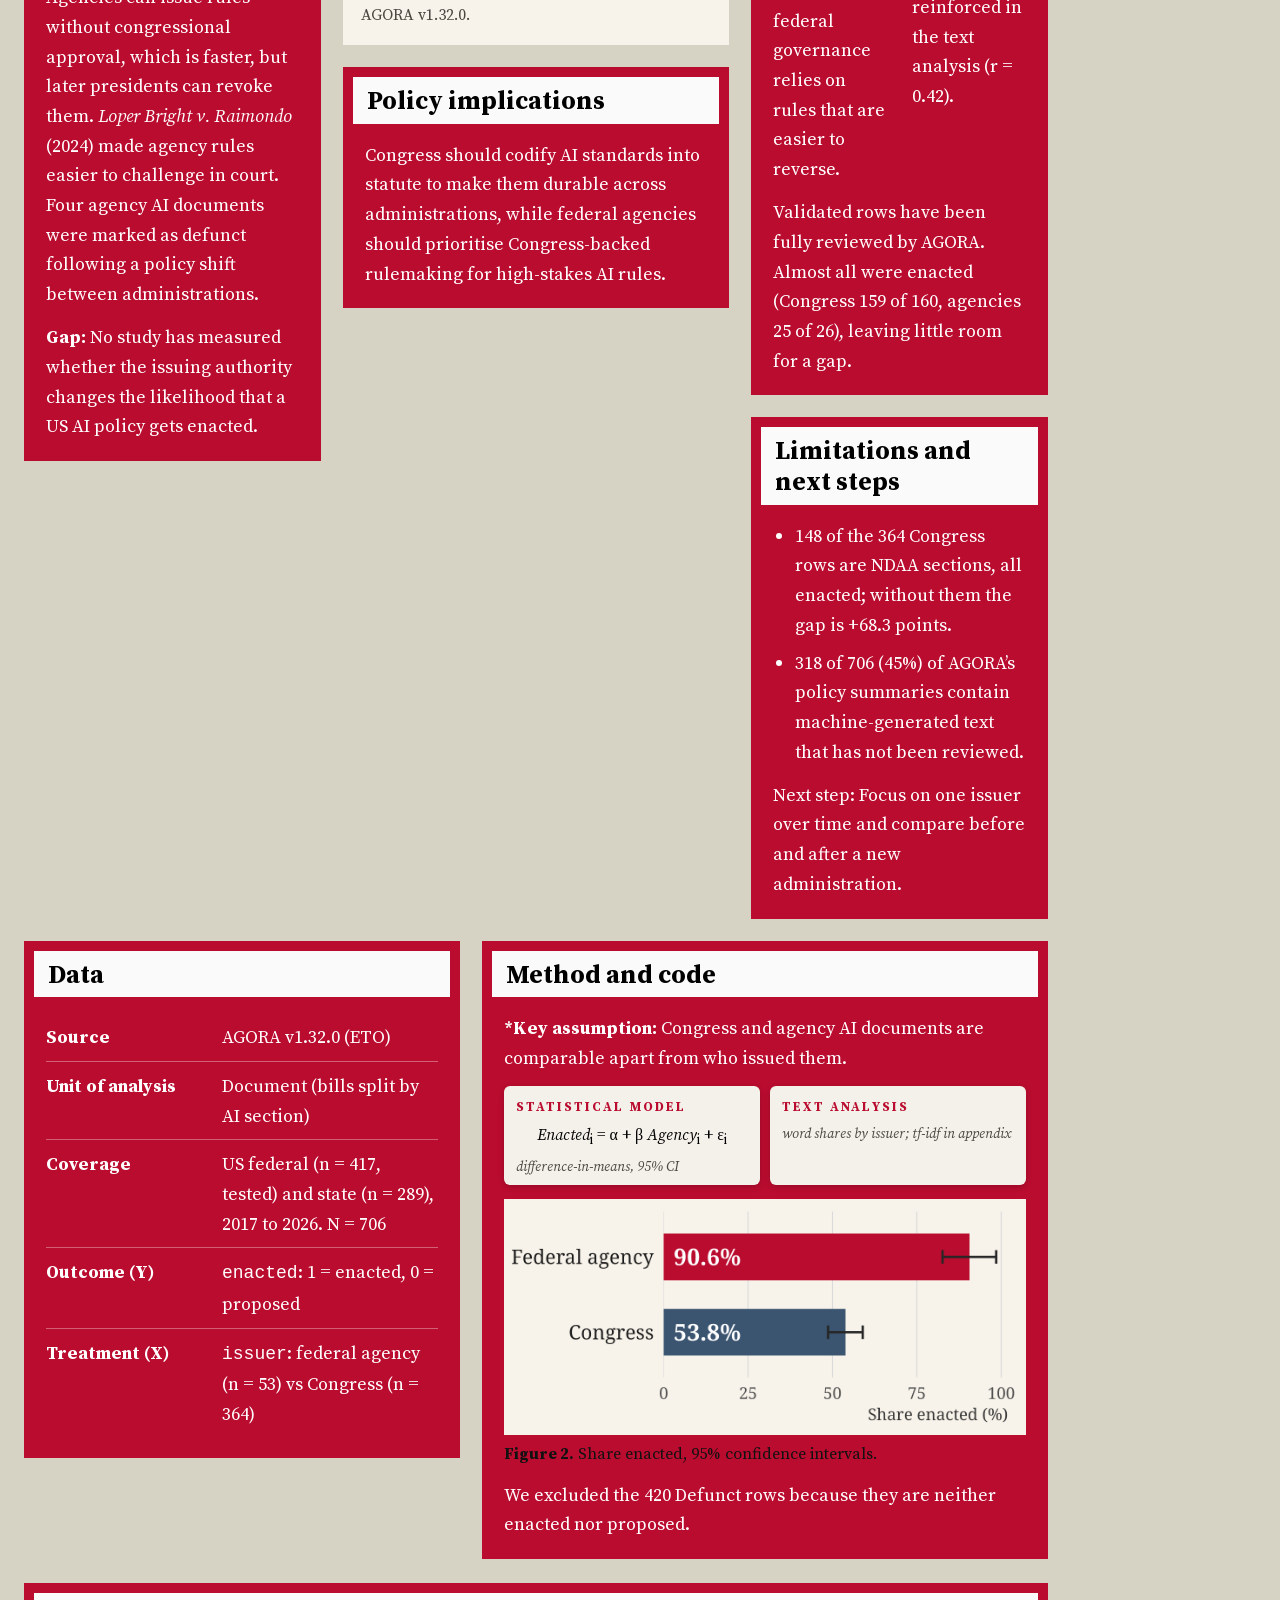
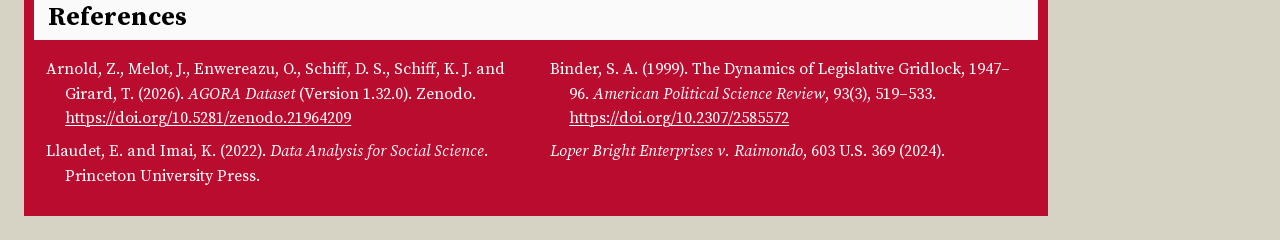
==== commit 6a5ac908: "moved qr codes to header and added share chart" ====
--- a/site/index.html
+++ b/site/index.html
@@ -22,6 +22,16 @@
    <h1>Built to Be Undone? Federal Agencies Enact AI Policy More Often Than Congress</h1>
    <p class="byline"><b>Tobyn Smith</b>, <a href="mailto:tobynsmith@uga.edu">tobynsmith@uga.edu</a>, University of Georgia</p>
   </div>
+<div class="qrpanel headqr">
+  <a class="qrbig" href="https://github.com/tobyn-smith/r-stat-class">
+   <img class="qrimg" src="assets/qr_code.svg" width="370" height="370" alt="QR code linking to github.com/tobyn-smith/r-stat-class">
+   <span class="qrlab"><b>Code and data</b><br><span class="nw">github.com/tobyn-smith/</span><wbr><span class="nw">r-stat-class</span></span>
+  </a>
+  <a class="qrbig" href="text/">
+   <img class="qrimg" src="assets/qr_text.svg" width="370" height="370" alt="QR code linking to tobynsmith.me/data/text">
+   <span class="qrlab"><b>Text analysis</b><br>tobynsmith.me/data/text</span>
+  </a>
+ </div>
  </div>
 </header>
 
@@ -66,16 +76,7 @@
 <div class="mpanel"><h3>Statistical model</h3><p class="meq"><i>Enacted</i><sub>i</sub> = &alpha; + &beta; <i>Agency</i><sub>i</sub> + &epsilon;<sub>i</sub></p><p class="mdesc">difference-in-means, 95% CI</p></div>
 <div class="mpanel"><h3>Text analysis</h3><p class="mdesc">word shares by issuer; tf-idf in appendix</p></div>
 </div>
- <div class="qrpanel">
-  <a class="qrbig" href="https://github.com/tobyn-smith/r-stat-class">
-   <img class="qrimg" src="assets/qr_code.svg" width="370" height="370" alt="QR code linking to github.com/tobyn-smith/r-stat-class">
-   <span class="qrlab"><b>Code and data</b><br><span class="nw">github.com/tobyn-smith/</span><wbr><span class="nw">r-stat-class</span></span>
-  </a>
-  <a class="qrbig" href="text/">
-   <img class="qrimg" src="assets/qr_text.svg" width="370" height="370" alt="QR code linking to tobynsmith.me/data/text">
-   <span class="qrlab"><b>Text analysis</b><br>tobynsmith.me/data/text</span>
-  </a>
- </div>
+<figure class="fig2"><img class="figimg" src="assets/fig_share.png" width="2400" height="1080" alt="Figure 2: share of AI documents enacted, federal agency 90.6% and Congress 53.8%, with 95% confidence intervals"><figcaption class="cap"><b>Figure 2.</b> Share enacted, 95% confidence intervals.</figcaption></figure>
  <p class="qrnote">We excluded the 420 Defunct rows because they are neither enacted nor proposed.</p>
 
 </section>
--- a/site/assets/poster.css
+++ b/site/assets/poster.css
@@ -216,3 +216,13 @@
 .refwrap{max-width:var(--max);margin:0 auto;padding:0 24px 24px}
 @media (min-width:900px){.refstrip .pb{display:grid;grid-template-columns:minmax(0,1fr) minmax(0,1fr);gap:0 28px}.refstrip .pb p{margin:0 0 .5em}}
 @media (max-width:600px){.refwrap{padding:0 12px 16px}}
+/* QR codes sit at the right end of the title band */
+.head-text{flex:1;min-width:0}
+.headqr{flex:none;display:flex;gap:14px;align-items:center;padding:14px 0}
+.headqr .qrbig{flex-direction:row;gap:12px;padding:10px 14px;text-align:left}
+.headqr .qrbig img{width:110px;height:110px}
+.headqr .qrbig .qrlab{margin-top:0;font-size:16px}
+.fig2{margin:14px 0 0}
+.fig2 img{display:block;width:100%;height:auto}
+.fig2 .cap{margin:.4em 0 0}
+@media (max-width:760px){.headqr{padding:0 0 16px;flex-wrap:wrap}}
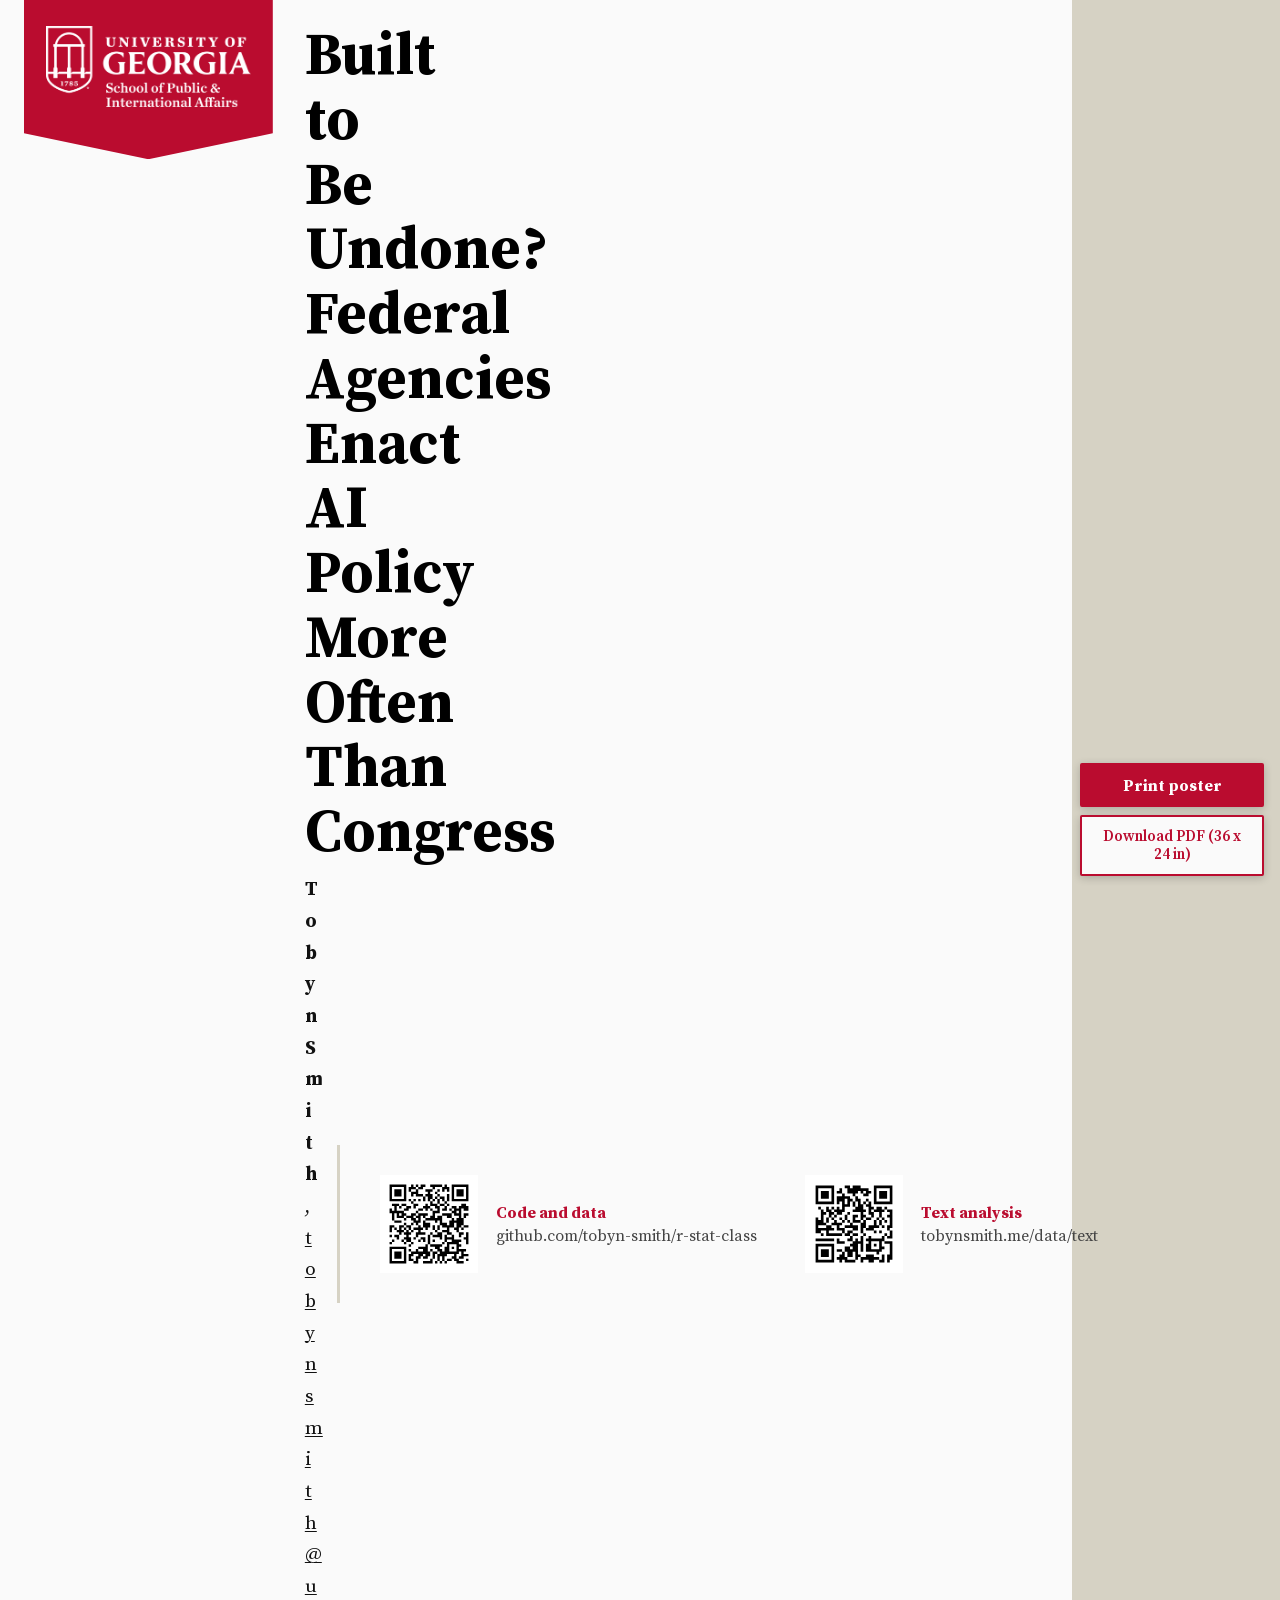
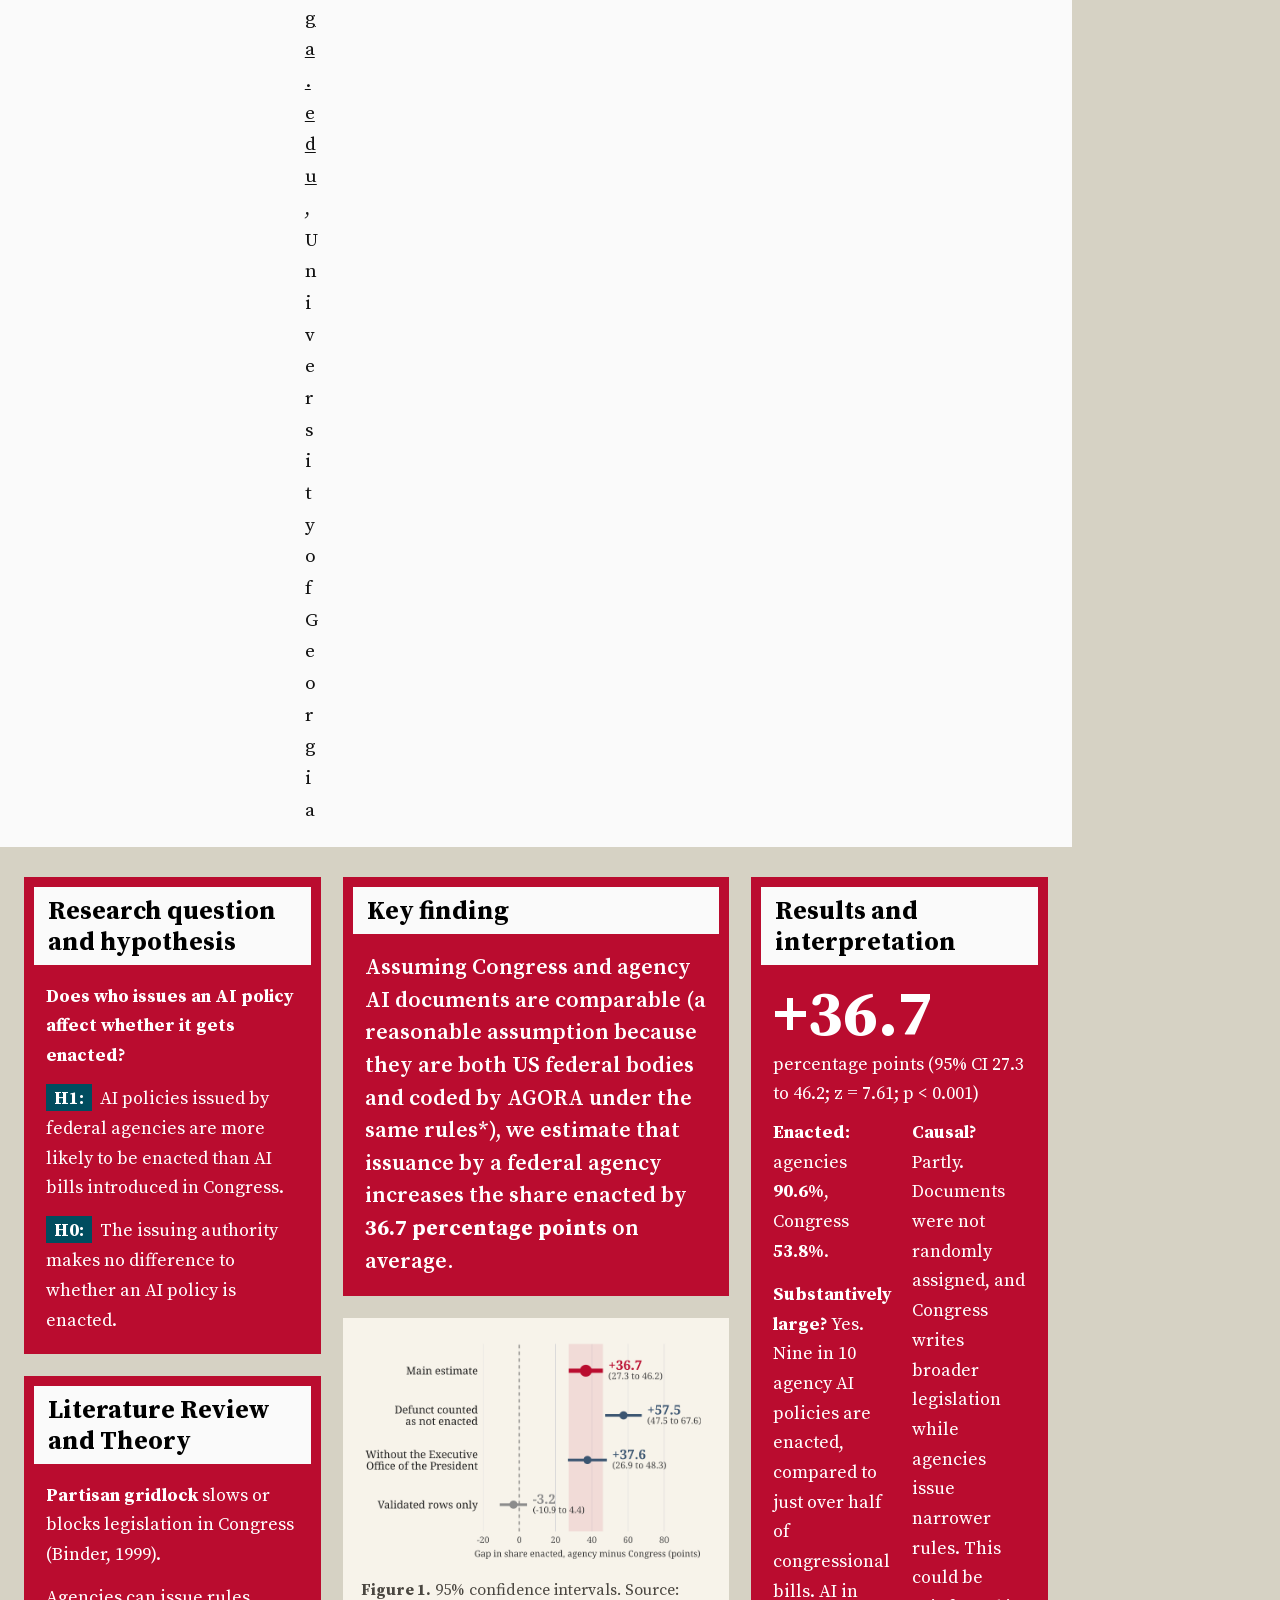
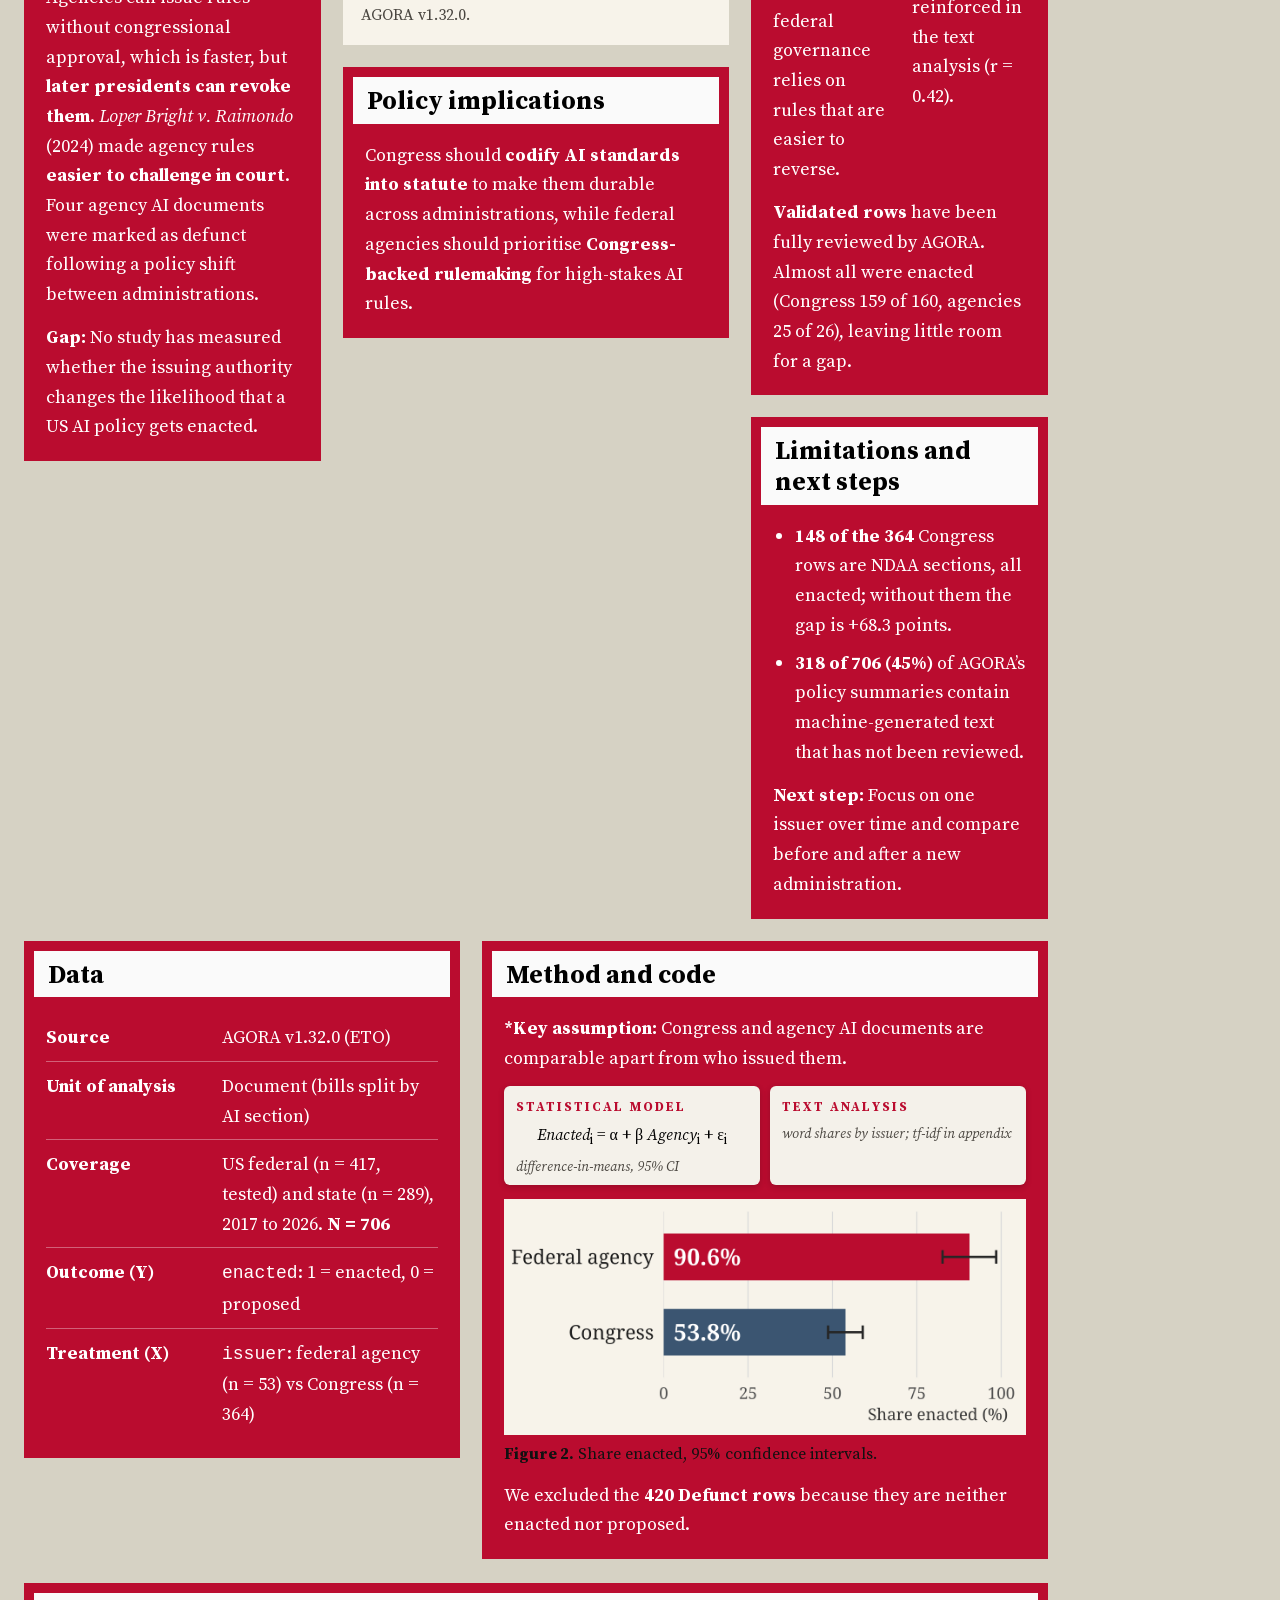
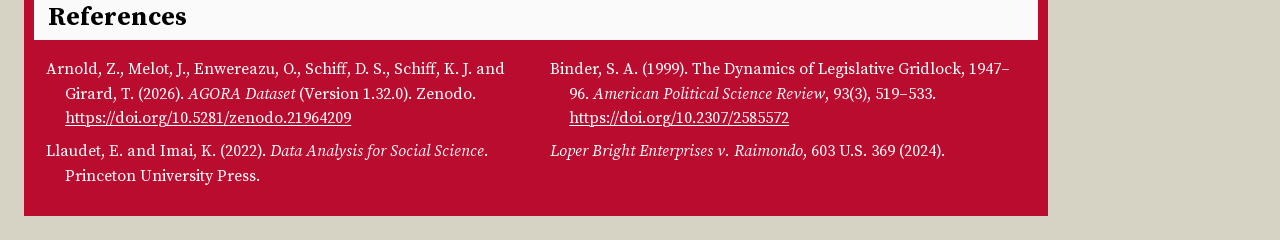
==== commit ab2702aa: "bolded key terms and numbers" ====
--- a/site/index.html
+++ b/site/index.html
@@ -48,8 +48,8 @@
 <section class="box">
   <h2>Literature Review and Theory</h2>
   <div class="pb">
-   <p>Partisan gridlock slows or blocks legislation in Congress (Binder, 1999).</p>
-   <p>Agencies can issue rules without congressional approval, which is faster, but later presidents can revoke them. <i>Loper Bright v. Raimondo</i> (2024) made agency rules easier to challenge in court. Four agency AI documents were marked as defunct following a policy shift between administrations.</p>
+   <p><b>Partisan gridlock</b> slows or blocks legislation in Congress (Binder, 1999).</p>
+   <p>Agencies can issue rules without congressional approval, which is faster, but <b>later presidents can revoke them</b>. <i>Loper Bright v. Raimondo</i> (2024) made agency rules <b>easier to challenge in court</b>. Four agency AI documents were marked as defunct following a policy shift between administrations.</p>
    <p><b>Gap:</b> No study has measured whether the issuing authority changes the likelihood that a US AI policy gets enacted.</p>
   </div>
  </section>
@@ -61,7 +61,7 @@
    <dl class="dtable">
     <div><dt>Source</dt><dd>AGORA v1.32.0 (ETO)</dd></div>
     <div><dt>Unit of analysis</dt><dd>Document (bills split by AI section)</dd></div>
-    <div><dt>Coverage</dt><dd>US federal (n = 417, tested) and state (n = 289), 2017 to 2026. N = 706</dd></div>
+    <div><dt>Coverage</dt><dd>US federal (n = 417, tested) and state (n = 289), 2017 to 2026. <b>N = 706</b></dd></div>
     <div><dt>Outcome (Y)</dt><dd><code>enacted</code>: 1 = enacted, 0 = proposed</dd></div>
     <div><dt>Treatment (X)</dt><dd><code>issuer</code>: federal agency (n = 53) vs Congress (n = 364)</dd></div>
     
@@ -77,14 +77,14 @@
 <div class="mpanel"><h3>Text analysis</h3><p class="mdesc">word shares by issuer; tf-idf in appendix</p></div>
 </div>
 <figure class="fig2"><img class="figimg" src="assets/fig_share.png" width="2400" height="1080" alt="Figure 2: share of AI documents enacted, federal agency 90.6% and Congress 53.8%, with 95% confidence intervals"><figcaption class="cap"><b>Figure 2.</b> Share enacted, 95% confidence intervals.</figcaption></figure>
- <p class="qrnote">We excluded the 420 Defunct rows because they are neither enacted nor proposed.</p>
+ <p class="qrnote">We excluded the <b>420 Defunct rows</b> because they are neither enacted nor proposed.</p>
 
 </section>
 </div>
 <div class="col c3">
 <section class="box keyban">
 <h2>Key finding</h2>
-<div class="pb"><p class="sentence">Assuming Congress and agency AI documents are comparable (a reasonable assumption because they are both US federal bodies and coded by AGORA under the same rules*), we estimate that issuance by a federal agency increases the share enacted by 36.7 percentage points on average.</p></div>
+<div class="pb"><p class="sentence">Assuming Congress and agency AI documents are comparable (a reasonable assumption because they are both US federal bodies and coded by AGORA under the same rules*), we estimate that issuance by a federal agency increases the share enacted by <b>36.7 percentage points</b> on average.</p></div>
 </section>
 <section class="figcard">
 <img class="figimg" src="assets/fig_gap_ci.png" width="3300" height="2160" alt="Figure 1: difference in share enacted, federal agency minus Congress, with 95% confidence intervals for the main estimate and three checks">
@@ -92,7 +92,7 @@
 </section>
 <section class="box policy">
   <h2>Policy implications</h2>
-  <div class="pb"><p>Congress should codify AI standards into statute to make them durable across administrations, while federal agencies should prioritise Congress-backed rulemaking for high-stakes AI rules.</p></div>
+  <div class="pb"><p>Congress should <b>codify AI standards into statute</b> to make them durable across administrations, while federal agencies should prioritise <b>Congress-backed rulemaking</b> for high-stakes AI rules.</p></div>
  </section>
 </div>
 <div class="col c4">
@@ -101,17 +101,17 @@
   <div class="pb">
 <div class="headnum"><div class="num">+36.7</div><span>percentage points (95% CI 27.3 to 46.2; z&nbsp;=&nbsp;7.61; p&nbsp;&lt;&nbsp;0.001)</span></div>
 <div class="twocol">
-<div><p>Enacted: agencies 90.6%, Congress 53.8%.</p><p><b>Substantively large?</b> Yes. Nine in 10 agency AI policies are enacted, compared to just over half of congressional bills. AI in federal governance relies on rules that are easier to reverse.</p></div>
+<div><p><b>Enacted:</b> agencies <b>90.6%</b>, Congress <b>53.8%</b>.</p><p><b>Substantively large?</b> Yes. Nine in 10 agency AI policies are enacted, compared to just over half of congressional bills. AI in federal governance relies on rules that are easier to reverse.</p></div>
 <div><p><b>Causal?</b> Partly. Documents were not randomly assigned, and Congress writes broader legislation while agencies issue narrower rules. This could be reinforced in the text analysis (r = 0.42).</p></div>
 </div>
-<p>Validated rows have been fully reviewed by AGORA. Almost all were enacted (Congress 159 of 160, agencies 25 of 26), leaving little room for a gap.</p>
+<p><b>Validated rows</b> have been fully reviewed by AGORA. Almost all were enacted (Congress 159 of 160, agencies 25 of 26), leaving little room for a gap.</p>
 </div>
  </section>
 <section class="box limits">
   <h2>Limitations and next steps</h2>
   <div class="pb">
-   <ul class="lim"><li>148 of the 364 Congress rows are NDAA sections, all enacted; without them the gap is +68.3 points.</li><li>318 of 706 (45%) of AGORA&rsquo;s policy summaries contain machine-generated text that has not been reviewed.</li></ul>
-   <p class="after-list">Next step: Focus on one issuer over time and compare before and after a new administration.</p>
+   <ul class="lim"><li><b>148 of the 364</b> Congress rows are NDAA sections, all enacted; without them the gap is +68.3 points.</li><li><b>318 of 706 (45%)</b> of AGORA&rsquo;s policy summaries contain machine-generated text that has not been reviewed.</li></ul>
+   <p class="after-list"><b>Next step:</b> Focus on one issuer over time and compare before and after a new administration.</p>
   </div>
  </section>
 </div>
--- a/site/assets/poster.css
+++ b/site/assets/poster.css
@@ -226,3 +226,10 @@
 .fig2 img{display:block;width:100%;height:auto}
 .fig2 .cap{margin:.4em 0 0}
 @media (max-width:760px){.headqr{padding:0 0 16px;flex-wrap:wrap}}
+/* QR codes blend into the light title band */
+.headqr{border-left:3px solid var(--khaki);padding-left:20px}
+.headqr .qrbig{background:transparent;color:var(--ink)}
+.headqr .qrbig img{background:transparent}
+.headqr .qrbig .qrlab{color:#444}
+.headqr .qrbig .qrlab b{color:var(--red)}
+.headqr{align-items:flex-start}.headqr .qrbig{justify-content:flex-start}
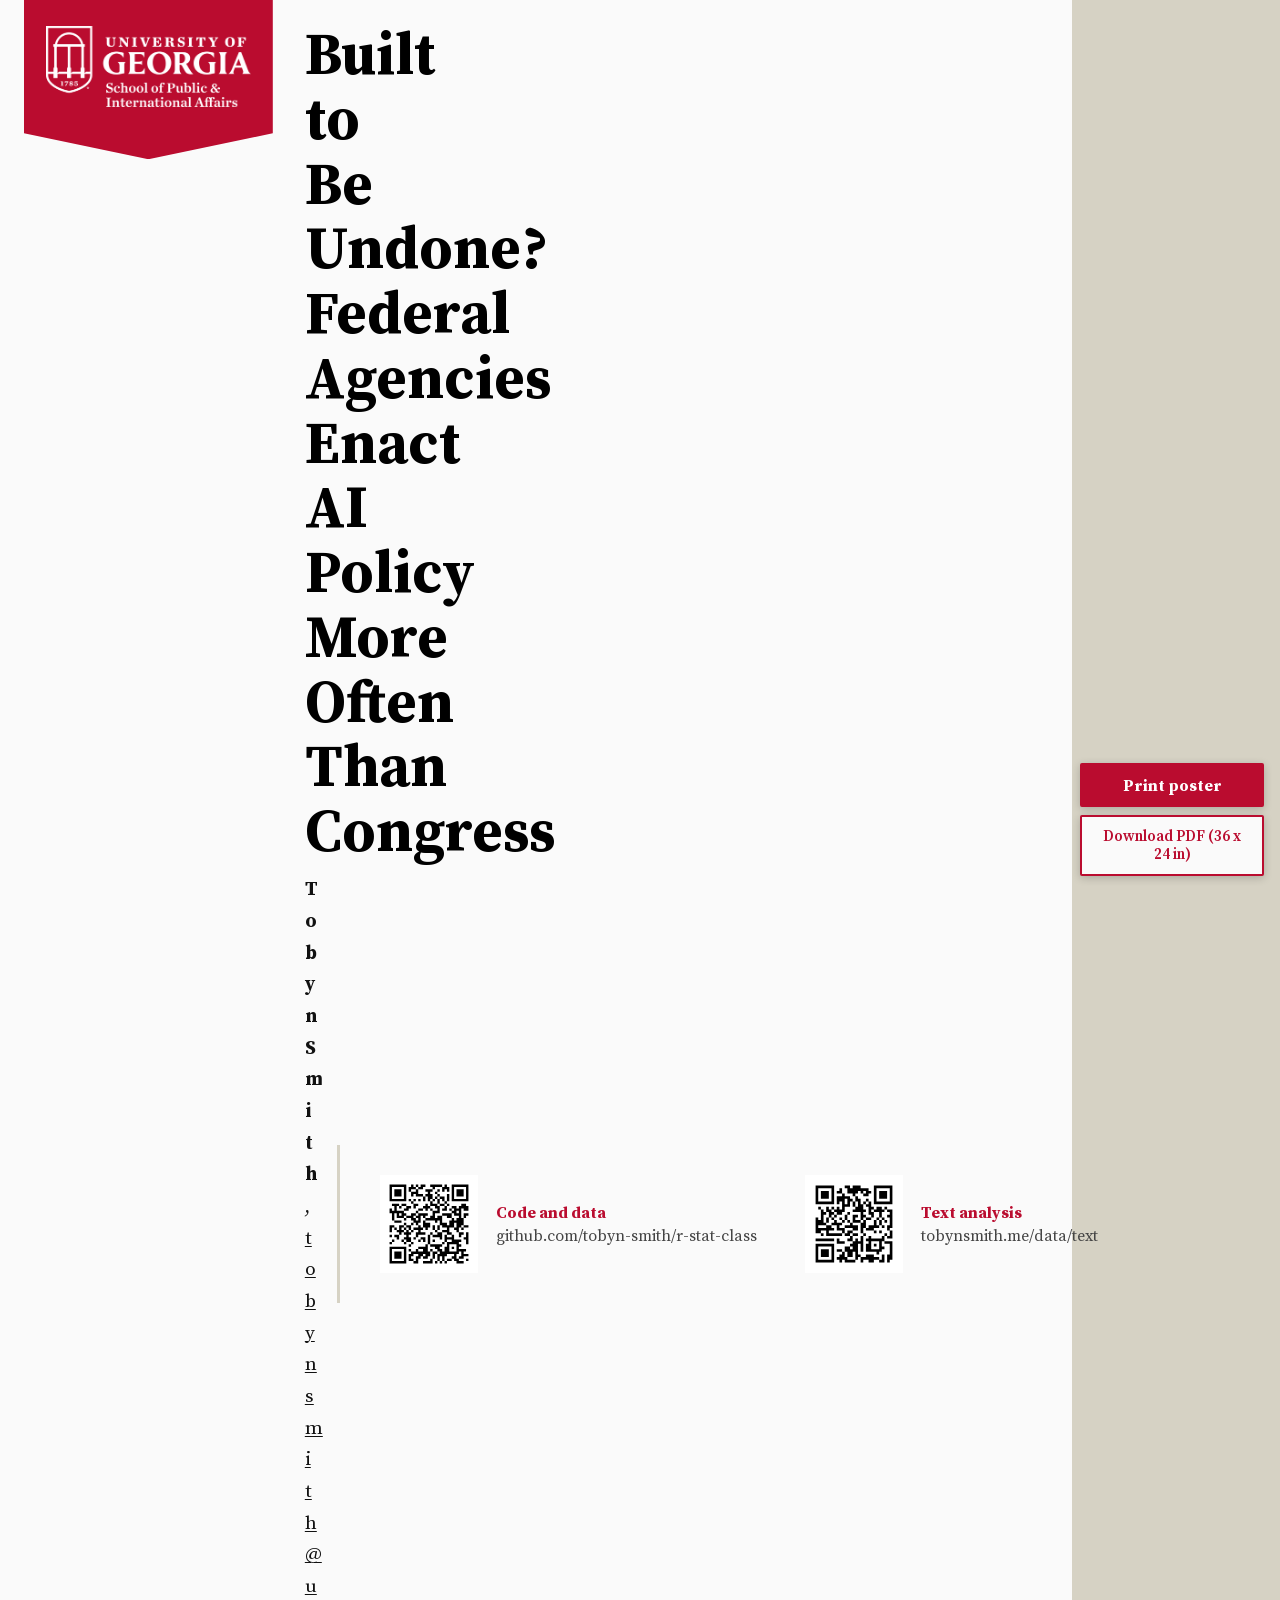
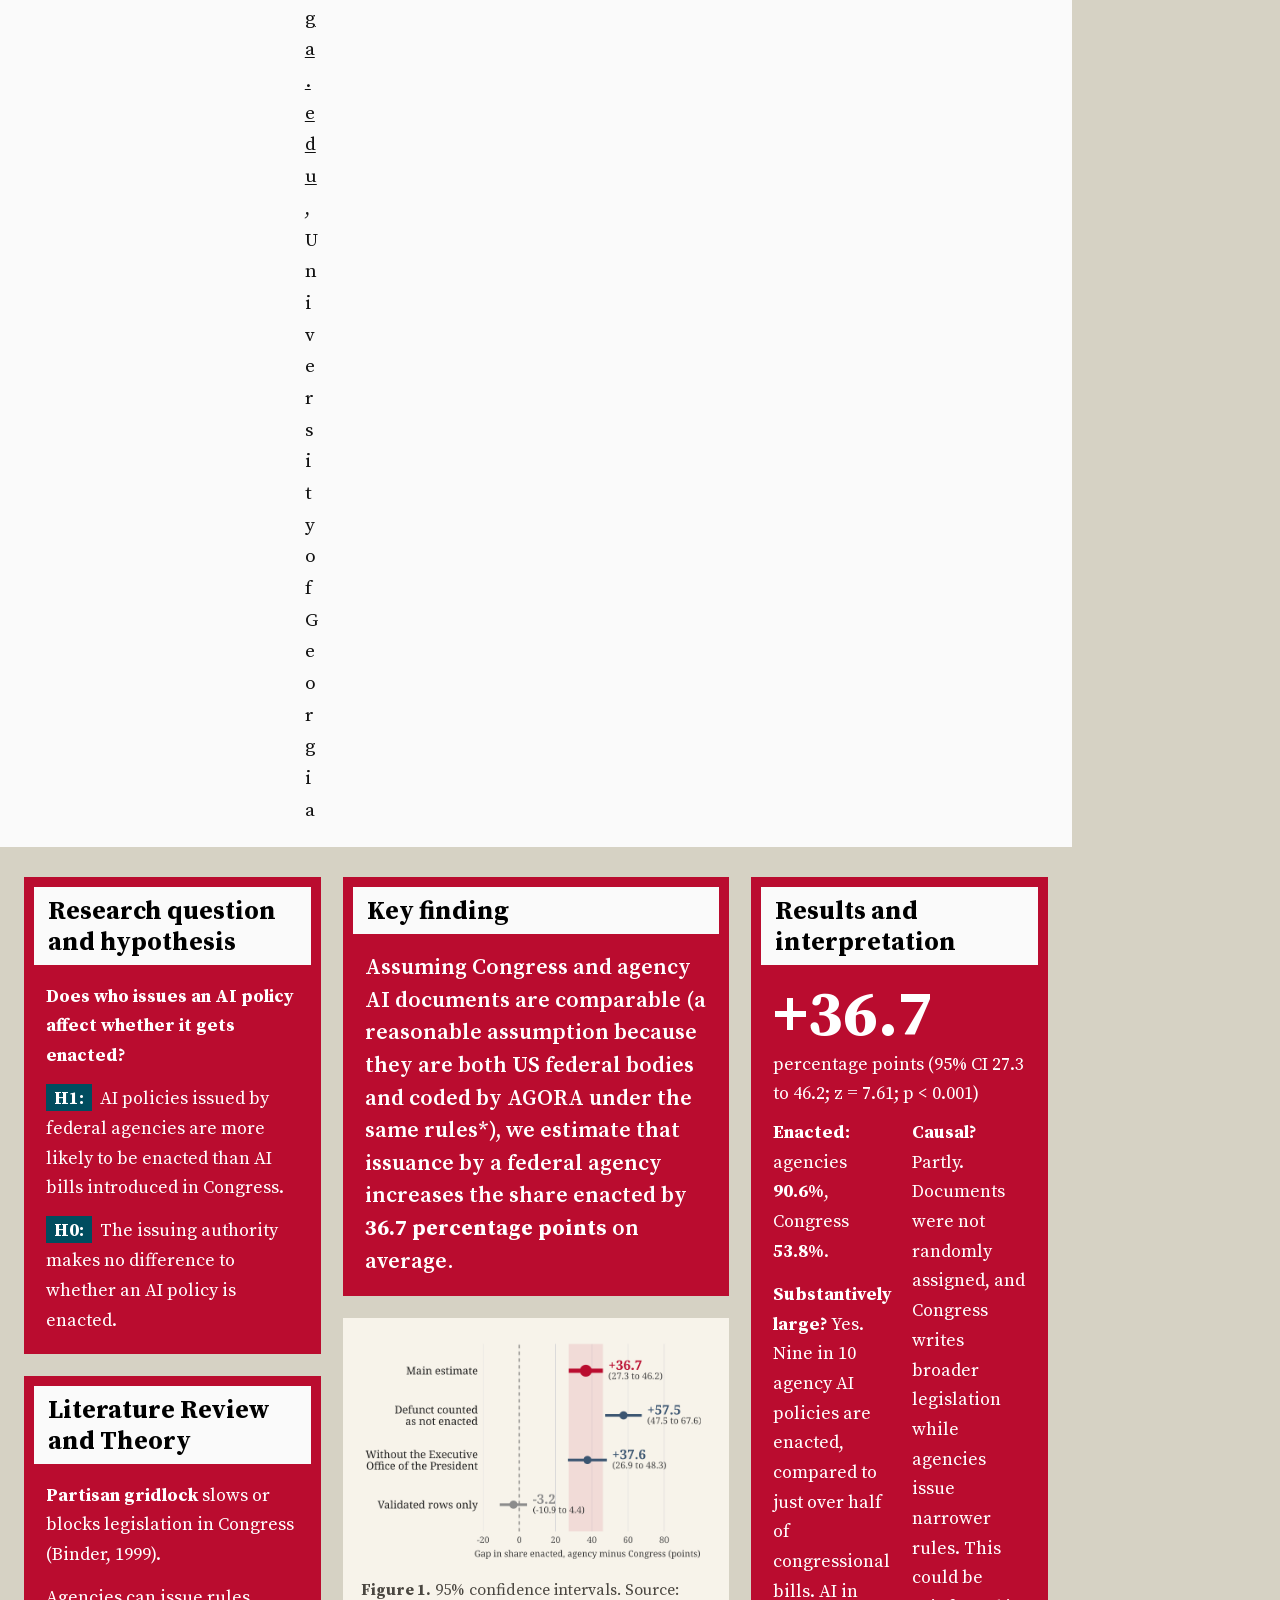
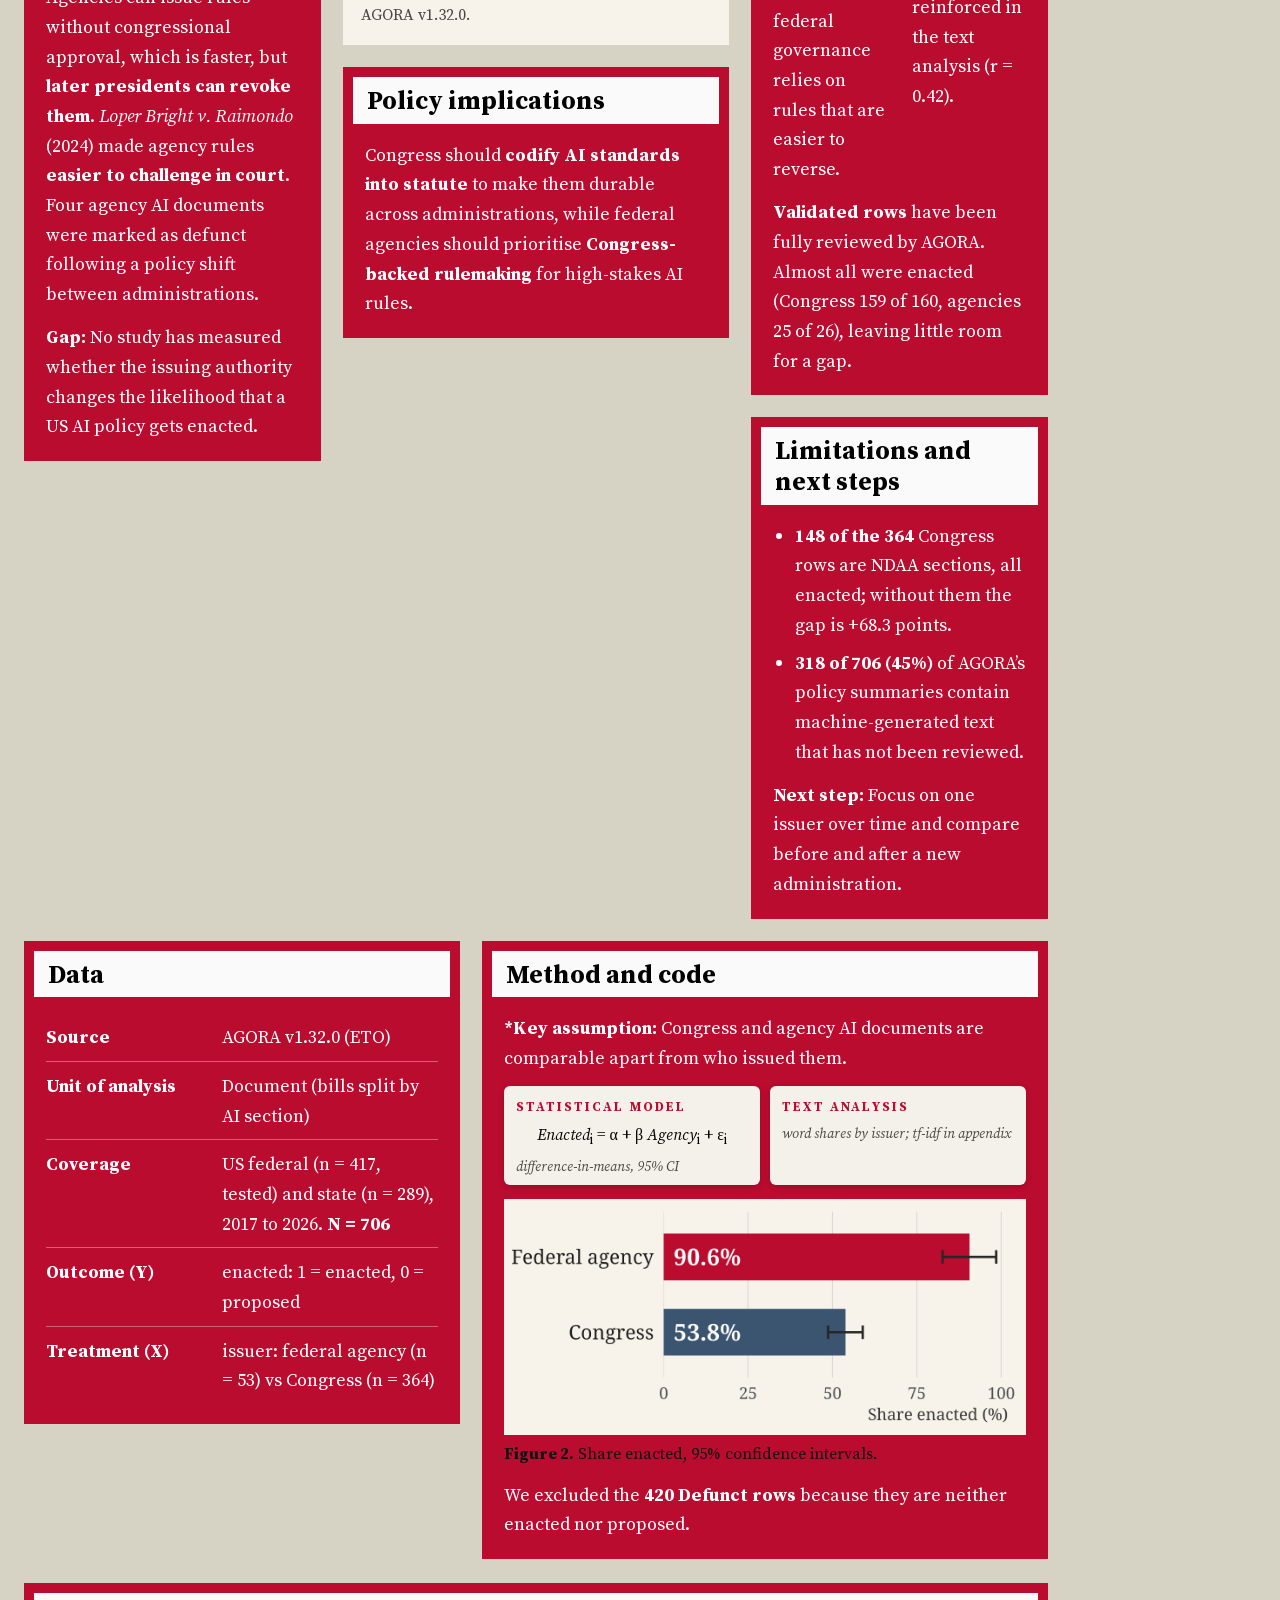
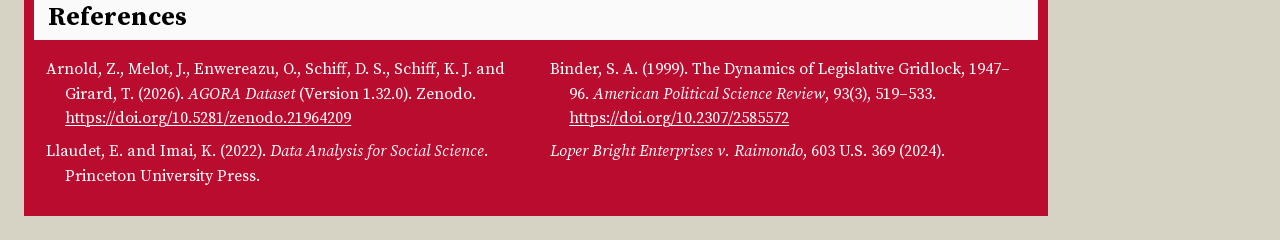
==== commit d5b2e1e0: "matched data table font" ====
--- a/site/index.html
+++ b/site/index.html
@@ -62,8 +62,8 @@
     <div><dt>Source</dt><dd>AGORA v1.32.0 (ETO)</dd></div>
     <div><dt>Unit of analysis</dt><dd>Document (bills split by AI section)</dd></div>
     <div><dt>Coverage</dt><dd>US federal (n = 417, tested) and state (n = 289), 2017 to 2026. <b>N = 706</b></dd></div>
-    <div><dt>Outcome (Y)</dt><dd><code>enacted</code>: 1 = enacted, 0 = proposed</dd></div>
-    <div><dt>Treatment (X)</dt><dd><code>issuer</code>: federal agency (n = 53) vs Congress (n = 364)</dd></div>
+    <div><dt>Outcome (Y)</dt><dd>enacted: 1 = enacted, 0 = proposed</dd></div>
+    <div><dt>Treatment (X)</dt><dd>issuer: federal agency (n = 53) vs Congress (n = 364)</dd></div>
     
    </dl>
   </div>
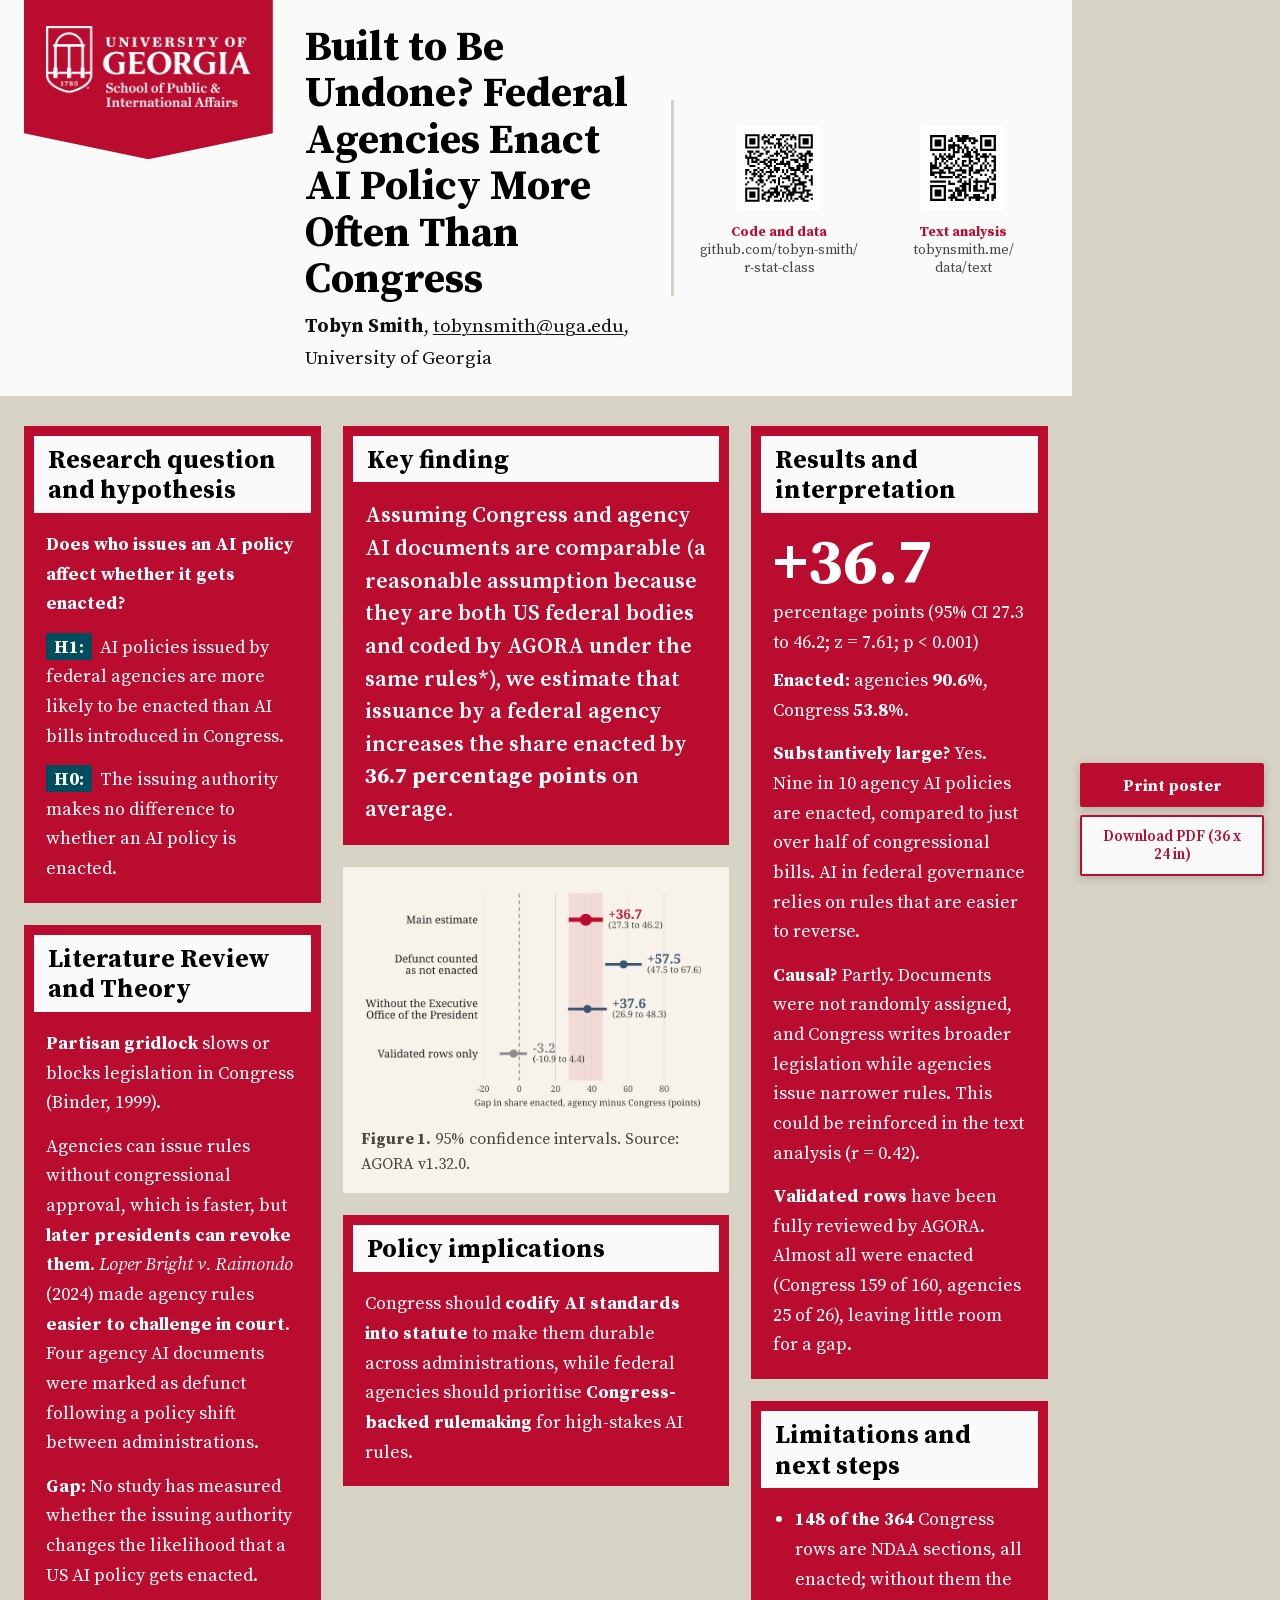
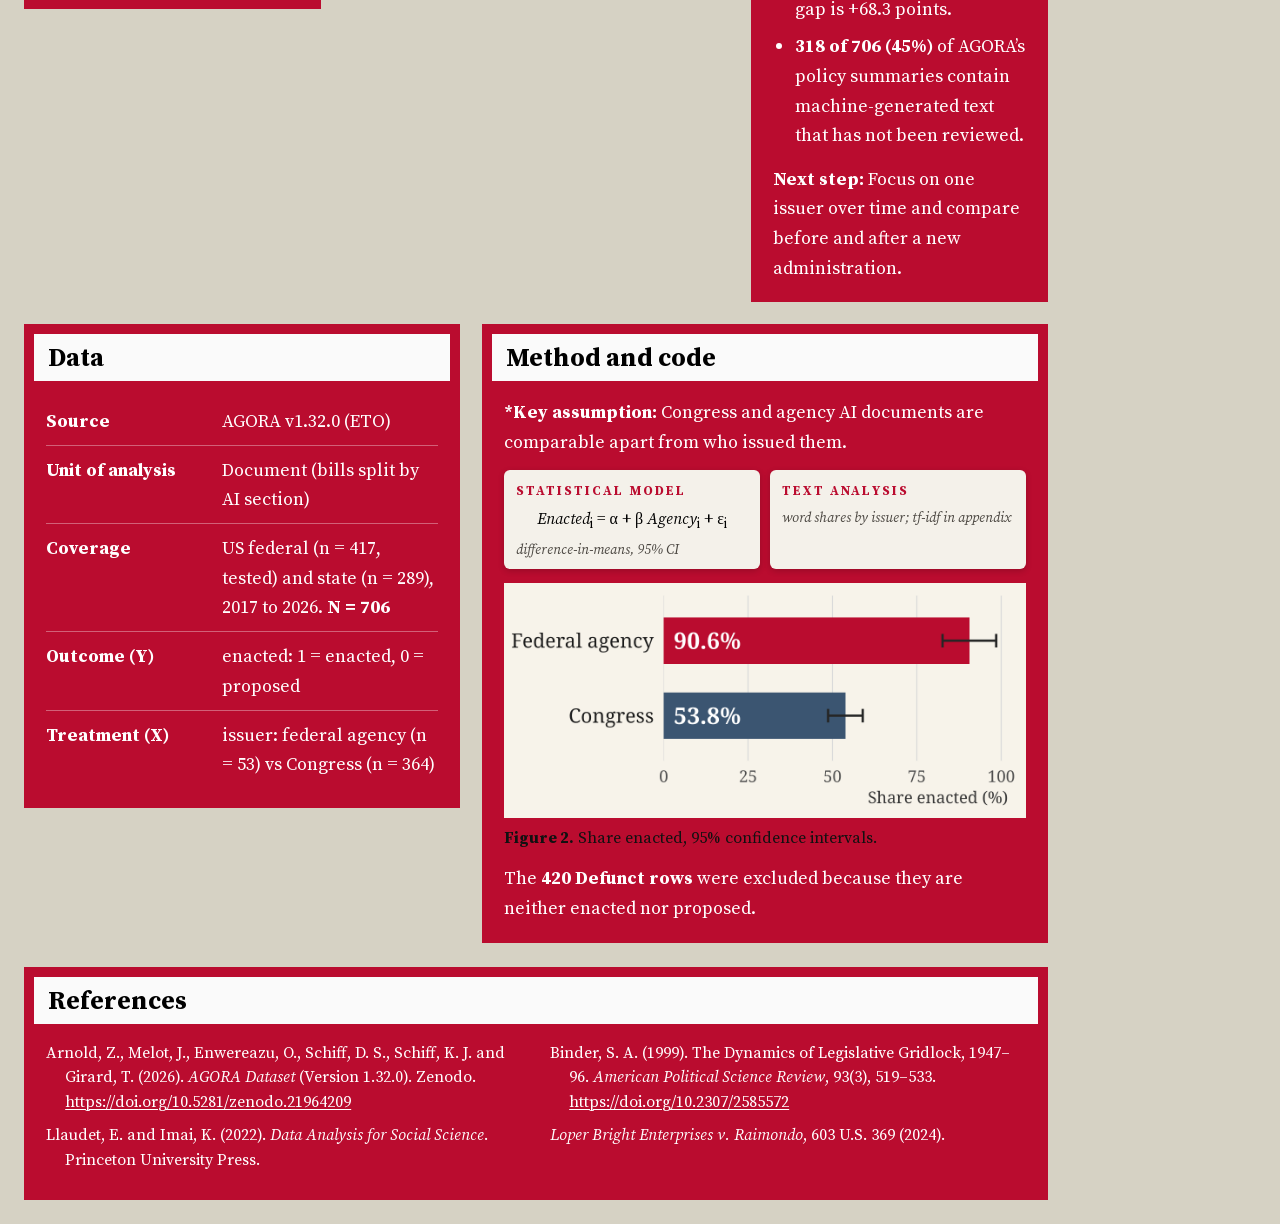
==== commit 0d469888: "fixed website header and removed we and i" ====
--- a/site/index.html
+++ b/site/index.html
@@ -29,7 +29,7 @@
   </a>
   <a class="qrbig" href="text/">
    <img class="qrimg" src="assets/qr_text.svg" width="370" height="370" alt="QR code linking to tobynsmith.me/data/text">
-   <span class="qrlab"><b>Text analysis</b><br>tobynsmith.me/data/text</span>
+   <span class="qrlab"><b>Text analysis</b><br><span class="nw">tobynsmith.me/</span><wbr><span class="nw">data/text</span></span>
   </a>
  </div>
  </div>
@@ -77,7 +77,7 @@
 <div class="mpanel"><h3>Text analysis</h3><p class="mdesc">word shares by issuer; tf-idf in appendix</p></div>
 </div>
 <figure class="fig2"><img class="figimg" src="assets/fig_share.png" width="2400" height="1080" alt="Figure 2: share of AI documents enacted, federal agency 90.6% and Congress 53.8%, with 95% confidence intervals"><figcaption class="cap"><b>Figure 2.</b> Share enacted, 95% confidence intervals.</figcaption></figure>
- <p class="qrnote">We excluded the <b>420 Defunct rows</b> because they are neither enacted nor proposed.</p>
+ <p class="qrnote">The <b>420 Defunct rows</b> were excluded because they are neither enacted nor proposed.</p>
 
 </section>
 </div>
--- a/site/assets/poster.css
+++ b/site/assets/poster.css
@@ -233,3 +233,13 @@
 .headqr .qrbig .qrlab{color:#444}
 .headqr .qrbig .qrlab b{color:var(--red)}
 .headqr{align-items:flex-start}.headqr .qrbig{justify-content:flex-start}
+/* web header: QR codes stacked above short labels so the title keeps its width */
+.headqr .qrbig{flex-direction:column;align-items:center;text-align:center;gap:6px;padding:6px 8px;width:170px}
+.headqr .qrbig img{width:96px;height:96px}
+.headqr .qrbig .qrlab{font-size:14px;line-height:1.3;white-space:normal}
+.headqr .qrbig .nw{white-space:nowrap}
+@media (max-width:1100px){.headqr .qrbig{width:150px}.headqr .qrbig img{width:84px;height:84px}}
+@media (max-width:760px){.headqr{border-left:0;padding-left:0;border-top:3px solid var(--khaki);padding-top:12px;width:100%;justify-content:flex-start}}
+body:not(.print) .head h1{font-size:clamp(30px,3.3vw,52px)}
+.headqr .qrbig .qrlab{overflow-wrap:normal;word-break:normal}
+body:not(.print) .c4 .twocol{grid-template-columns:minmax(0,1fr)}
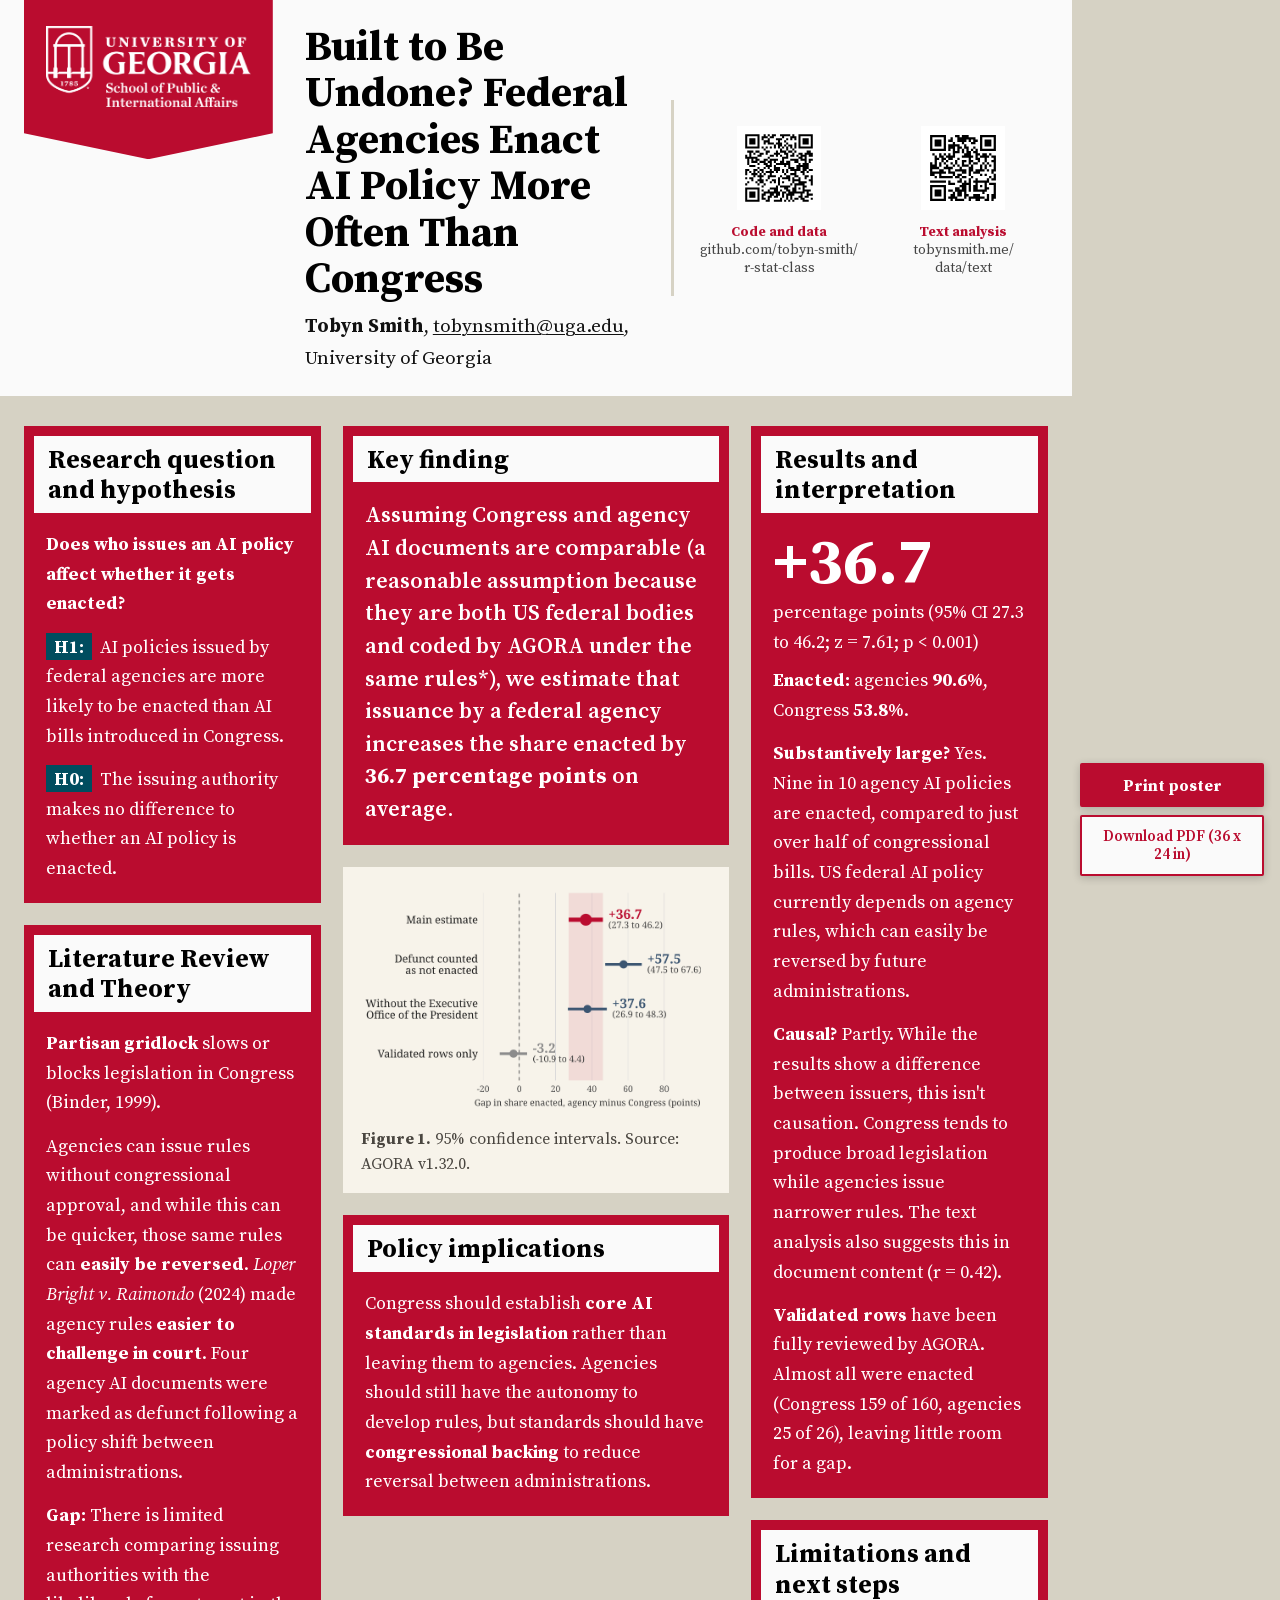
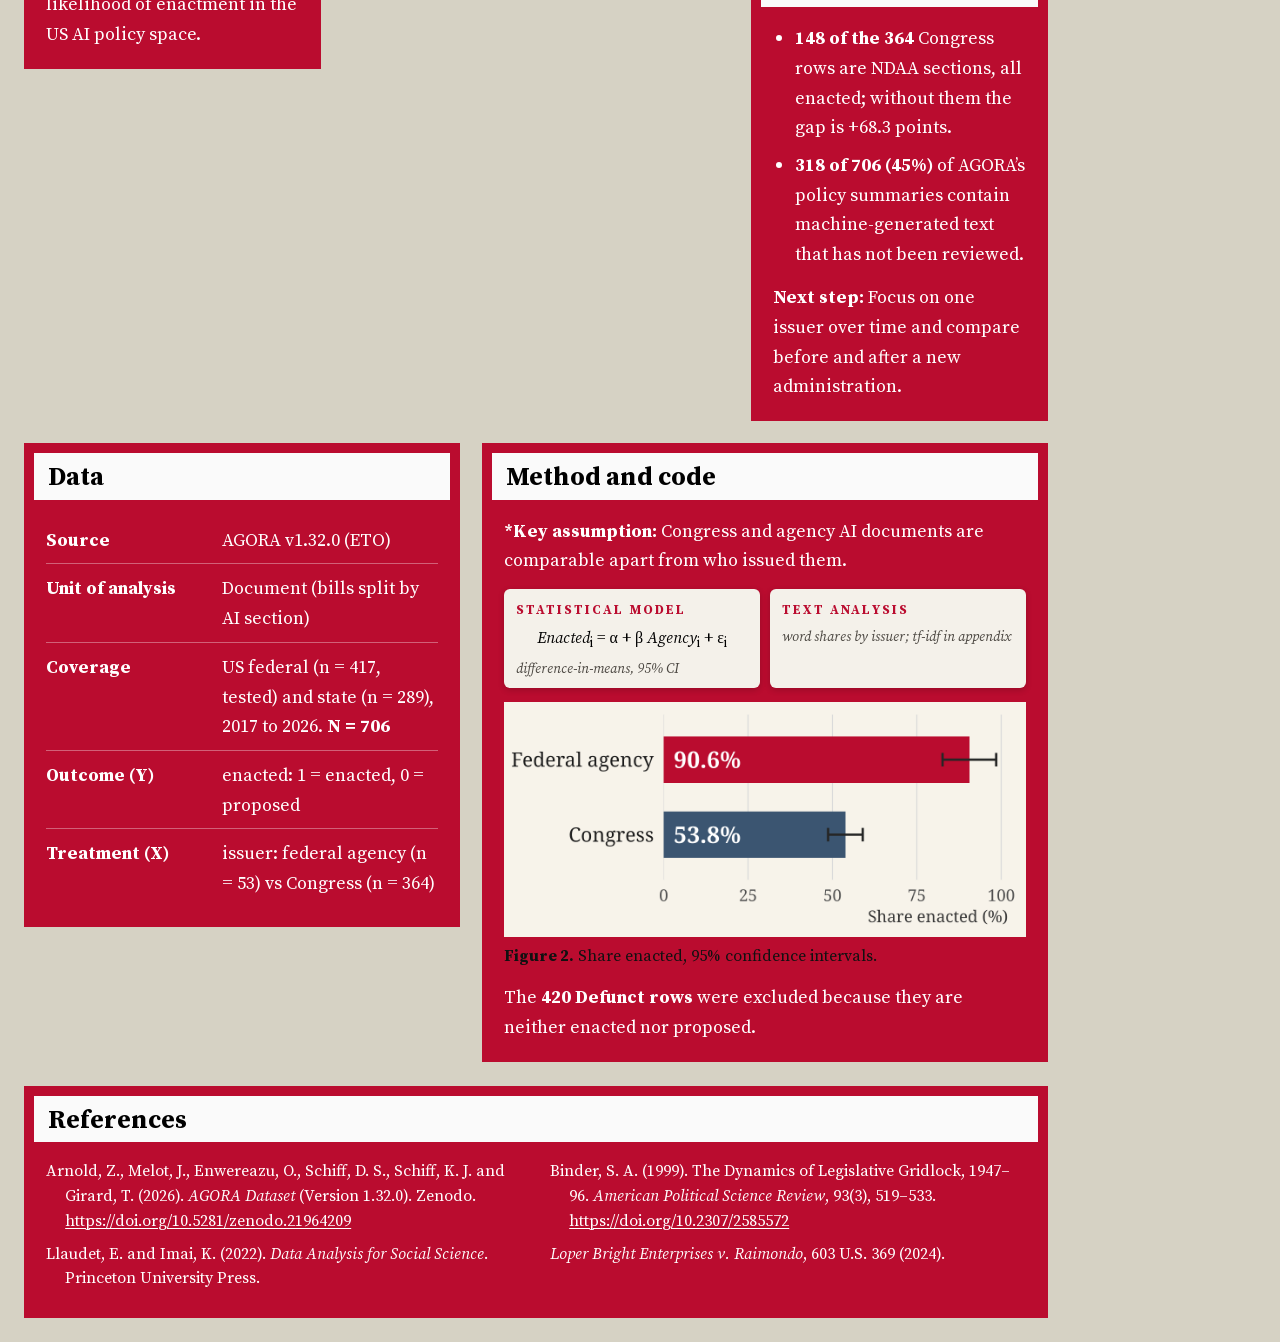
==== commit 2ffac462: "rewrote results, policy and lit review lines" ====
--- a/site/index.html
+++ b/site/index.html
@@ -49,8 +49,8 @@
   <h2>Literature Review and Theory</h2>
   <div class="pb">
    <p><b>Partisan gridlock</b> slows or blocks legislation in Congress (Binder, 1999).</p>
-   <p>Agencies can issue rules without congressional approval, which is faster, but <b>later presidents can revoke them</b>. <i>Loper Bright v. Raimondo</i> (2024) made agency rules <b>easier to challenge in court</b>. Four agency AI documents were marked as defunct following a policy shift between administrations.</p>
-   <p><b>Gap:</b> No study has measured whether the issuing authority changes the likelihood that a US AI policy gets enacted.</p>
+   <p>Agencies can issue rules without congressional approval, and while this can be quicker, those same rules can <b>easily be reversed</b>. <i>Loper Bright v. Raimondo</i> (2024) made agency rules <b>easier to challenge in court</b>. Four agency AI documents were marked as defunct following a policy shift between administrations.</p>
+   <p><b>Gap:</b> There is limited research comparing issuing authorities with the likelihood of enactment in the US AI policy space.</p>
   </div>
  </section>
 </div>
@@ -92,7 +92,7 @@
 </section>
 <section class="box policy">
   <h2>Policy implications</h2>
-  <div class="pb"><p>Congress should <b>codify AI standards into statute</b> to make them durable across administrations, while federal agencies should prioritise <b>Congress-backed rulemaking</b> for high-stakes AI rules.</p></div>
+  <div class="pb"><p>Congress should establish <b>core AI standards in legislation</b> rather than leaving them to agencies. Agencies should still have the autonomy to develop rules, but standards should have <b>congressional backing</b> to reduce reversal between administrations.</p></div>
  </section>
 </div>
 <div class="col c4">
@@ -101,8 +101,8 @@
   <div class="pb">
 <div class="headnum"><div class="num">+36.7</div><span>percentage points (95% CI 27.3 to 46.2; z&nbsp;=&nbsp;7.61; p&nbsp;&lt;&nbsp;0.001)</span></div>
 <div class="twocol">
-<div><p><b>Enacted:</b> agencies <b>90.6%</b>, Congress <b>53.8%</b>.</p><p><b>Substantively large?</b> Yes. Nine in 10 agency AI policies are enacted, compared to just over half of congressional bills. AI in federal governance relies on rules that are easier to reverse.</p></div>
-<div><p><b>Causal?</b> Partly. Documents were not randomly assigned, and Congress writes broader legislation while agencies issue narrower rules. This could be reinforced in the text analysis (r = 0.42).</p></div>
+<div><p><b>Enacted:</b> agencies <b>90.6%</b>, Congress <b>53.8%</b>.</p><p><b>Substantively large?</b> Yes. Nine in 10 agency AI policies are enacted, compared to just over half of congressional bills. US federal AI policy currently depends on agency rules, which can easily be reversed by future administrations.</p></div>
+<div><p><b>Causal?</b> Partly. While the results show a difference between issuers, this isn't causation. Congress tends to produce broad legislation while agencies issue narrower rules. The text analysis also suggests this in document content (r = 0.42).</p></div>
 </div>
 <p><b>Validated rows</b> have been fully reviewed by AGORA. Almost all were enacted (Congress 159 of 160, agencies 25 of 26), leaving little room for a gap.</p>
 </div>
--- a/site/assets/poster.css
+++ b/site/assets/poster.css
@@ -225,7 +225,7 @@
 .fig2{margin:14px 0 0}
 .fig2 img{display:block;width:100%;height:auto}
 .fig2 .cap{margin:.4em 0 0}
-@media (max-width:760px){.headqr{padding:0 0 16px;flex-wrap:wrap}}
+@media (max-width:760px){body:not(.print) .headqr{padding:0 0 16px;flex-wrap:wrap}}
 /* QR codes blend into the light title band */
 .headqr{border-left:3px solid var(--khaki);padding-left:20px}
 .headqr .qrbig{background:transparent;color:var(--ink)}
@@ -238,8 +238,8 @@
 .headqr .qrbig img{width:96px;height:96px}
 .headqr .qrbig .qrlab{font-size:14px;line-height:1.3;white-space:normal}
 .headqr .qrbig .nw{white-space:nowrap}
-@media (max-width:1100px){.headqr .qrbig{width:150px}.headqr .qrbig img{width:84px;height:84px}}
-@media (max-width:760px){.headqr{border-left:0;padding-left:0;border-top:3px solid var(--khaki);padding-top:12px;width:100%;justify-content:flex-start}}
+@media (max-width:1100px){body:not(.print) .headqr .qrbig{width:150px}body:not(.print) .headqr .qrbig img{width:84px;height:84px}}
+@media (max-width:760px){body:not(.print) .headqr{border-left:0;padding-left:0;border-top:3px solid var(--khaki);padding-top:12px;width:100%;justify-content:flex-start}}
 body:not(.print) .head h1{font-size:clamp(30px,3.3vw,52px)}
 .headqr .qrbig .qrlab{overflow-wrap:normal;word-break:normal}
 body:not(.print) .c4 .twocol{grid-template-columns:minmax(0,1fr)}
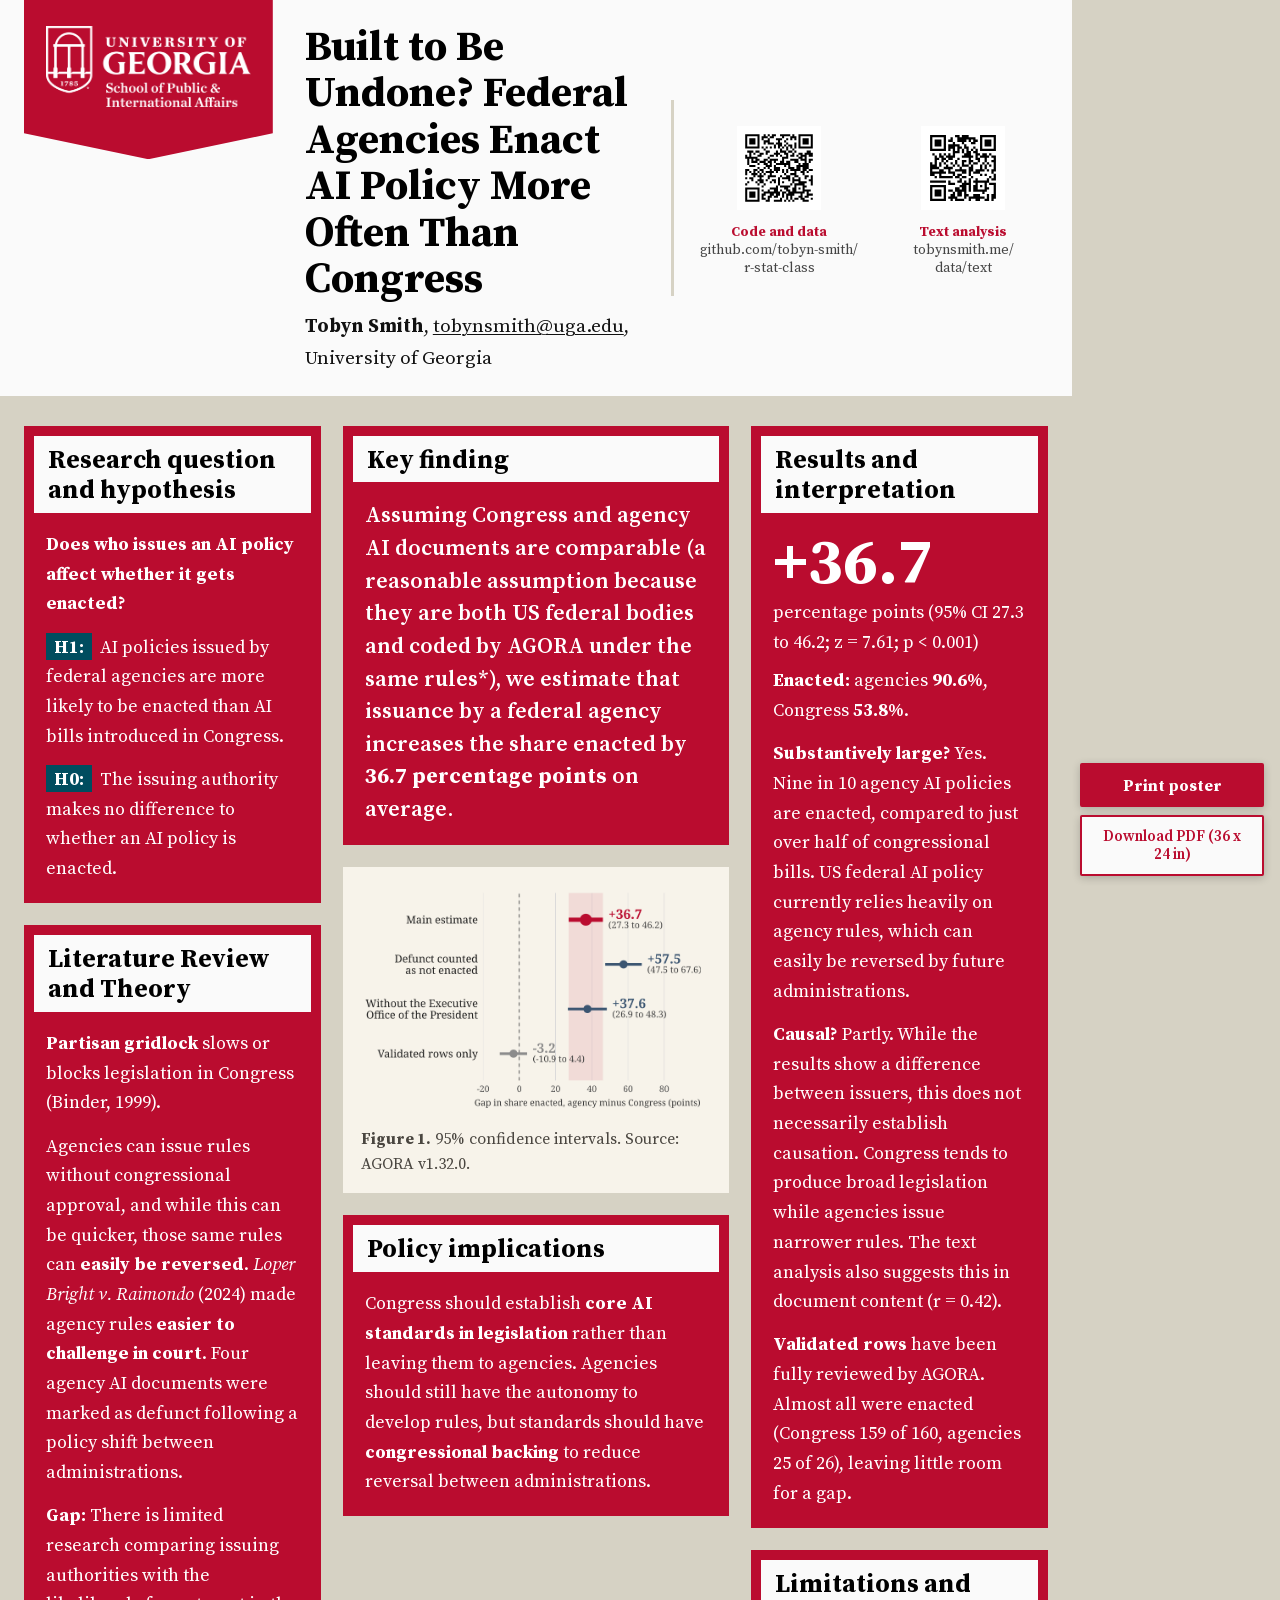
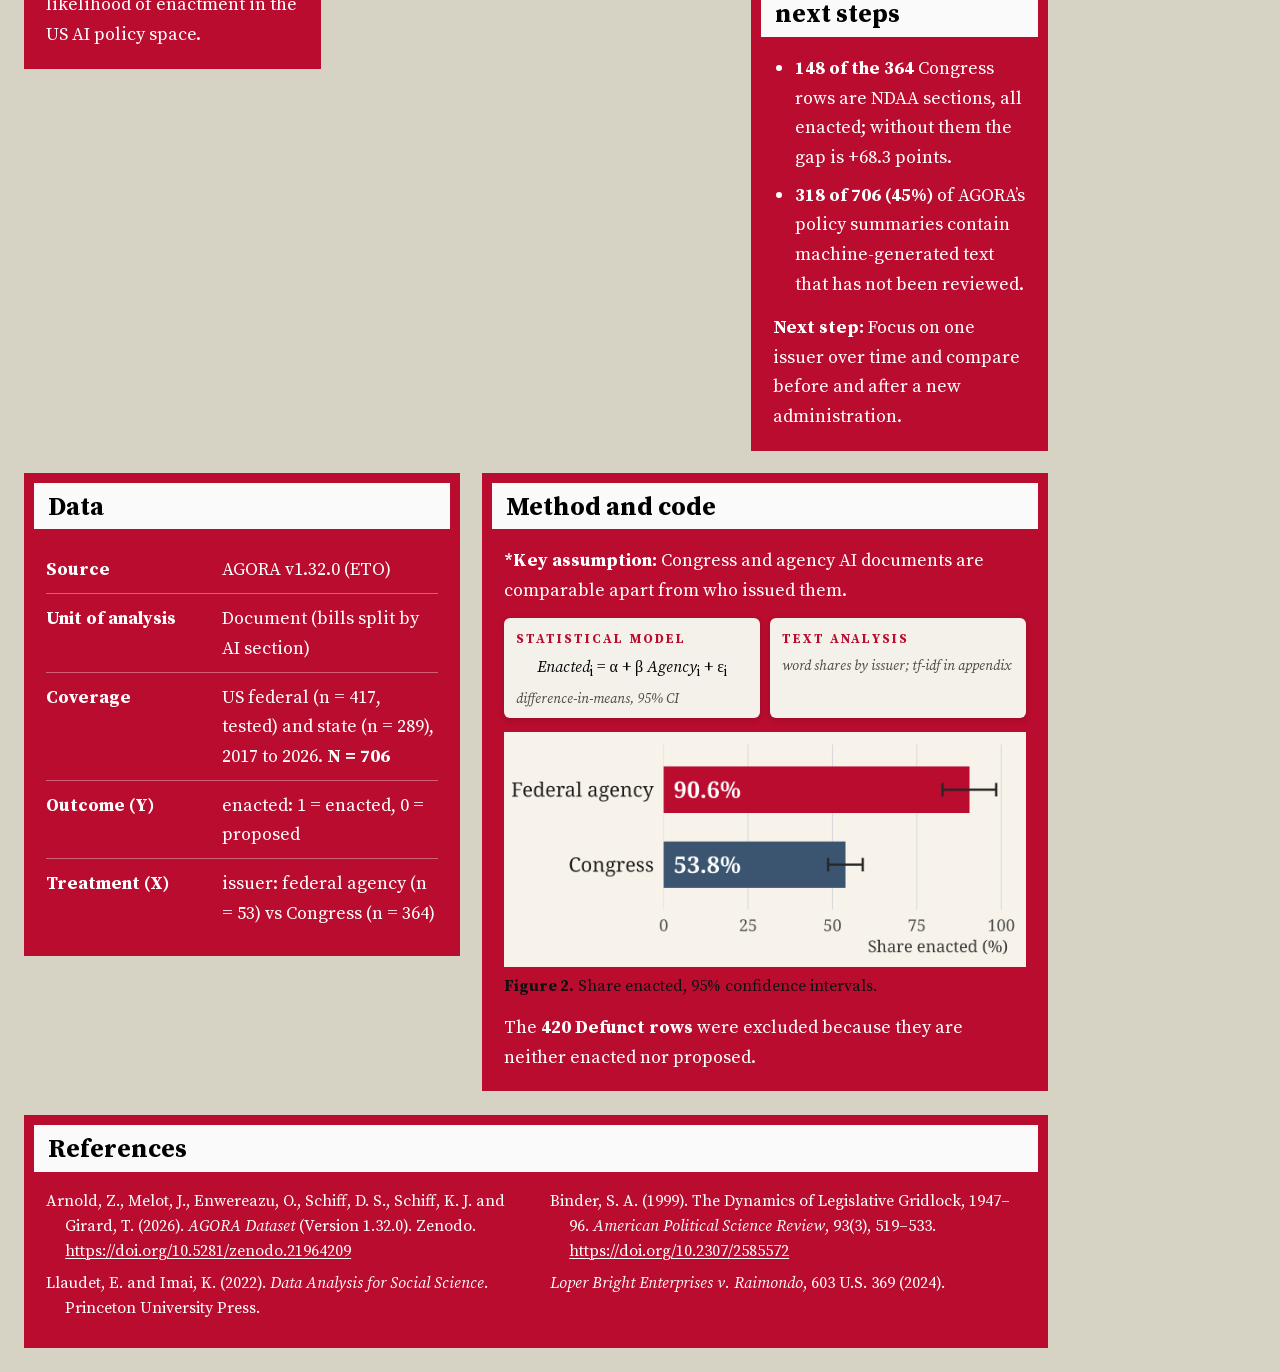
==== commit 889daec8: "relies heavily and causation wording" ====
--- a/site/index.html
+++ b/site/index.html
@@ -101,8 +101,8 @@
   <div class="pb">
 <div class="headnum"><div class="num">+36.7</div><span>percentage points (95% CI 27.3 to 46.2; z&nbsp;=&nbsp;7.61; p&nbsp;&lt;&nbsp;0.001)</span></div>
 <div class="twocol">
-<div><p><b>Enacted:</b> agencies <b>90.6%</b>, Congress <b>53.8%</b>.</p><p><b>Substantively large?</b> Yes. Nine in 10 agency AI policies are enacted, compared to just over half of congressional bills. US federal AI policy currently depends on agency rules, which can easily be reversed by future administrations.</p></div>
-<div><p><b>Causal?</b> Partly. While the results show a difference between issuers, this isn't causation. Congress tends to produce broad legislation while agencies issue narrower rules. The text analysis also suggests this in document content (r = 0.42).</p></div>
+<div><p><b>Enacted:</b> agencies <b>90.6%</b>, Congress <b>53.8%</b>.</p><p><b>Substantively large?</b> Yes. Nine in 10 agency AI policies are enacted, compared to just over half of congressional bills. US federal AI policy currently relies heavily on agency rules, which can easily be reversed by future administrations.</p></div>
+<div><p><b>Causal?</b> Partly. While the results show a difference between issuers, this does not necessarily establish causation. Congress tends to produce broad legislation while agencies issue narrower rules. The text analysis also suggests this in document content (r = 0.42).</p></div>
 </div>
 <p><b>Validated rows</b> have been fully reviewed by AGORA. Almost all were enacted (Congress 159 of 160, agencies 25 of 26), leaving little room for a gap.</p>
 </div>
